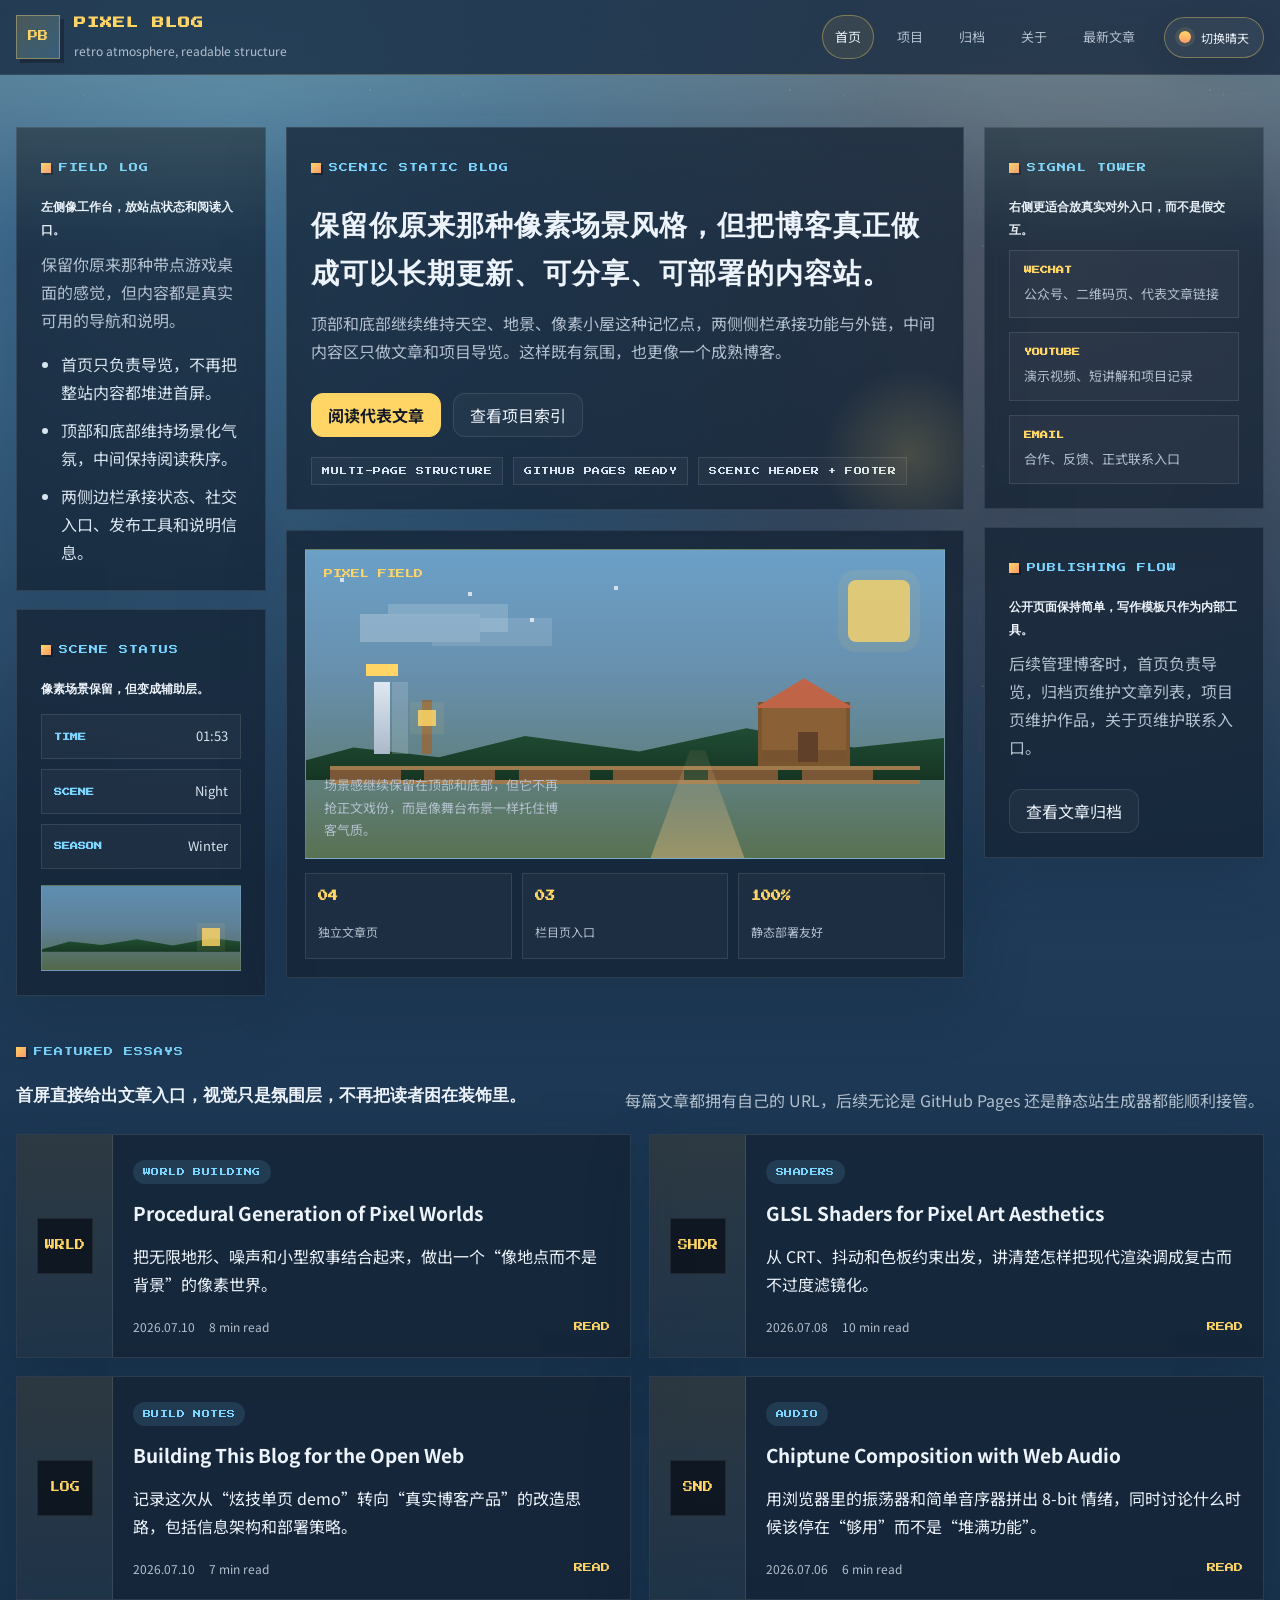
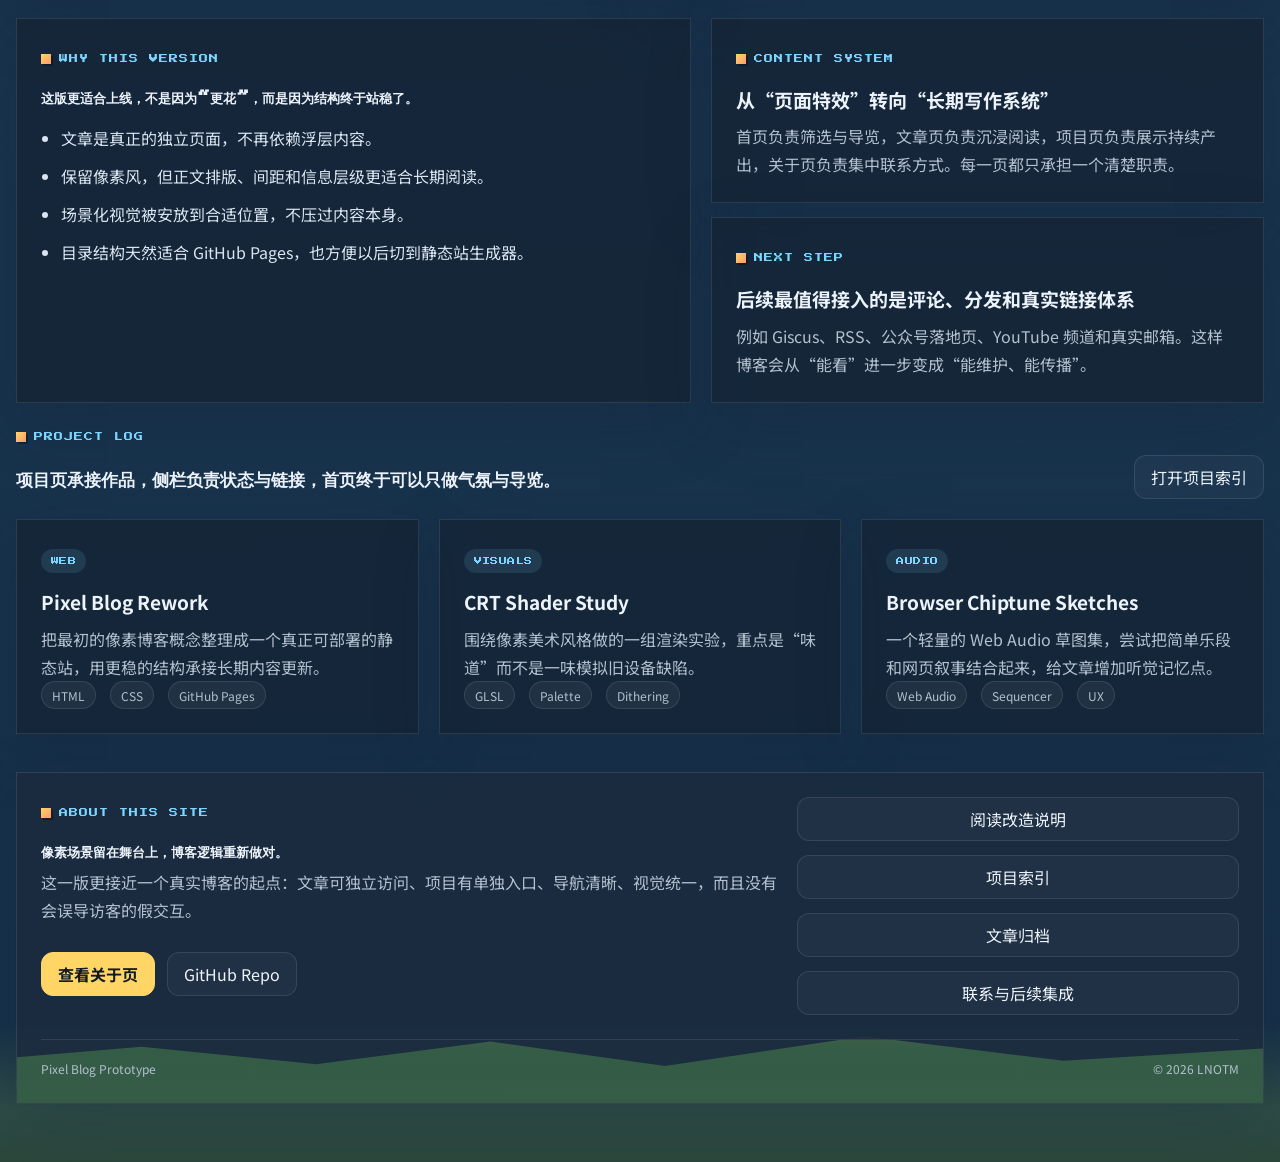
==== index.html @ 8a3af7fe "docs: simplify blog management workflow" ====
<!DOCTYPE html>
<html lang="zh-CN">
<head>
  <meta charset="UTF-8">
  <meta name="viewport" content="width=device-width, initial-scale=1.0">
  <title>Pixel Blog | A Tiny Corner of the Internet</title>
  <meta name="description" content="一个更适合 GitHub Pages 的像素风个人博客原型，保留场景气质，也强调长期写作与稳定部署。">
  <meta property="og:title" content="Pixel Blog">
  <meta property="og:description" content="Pixel worlds, field notes, shaders, and a calmer scenic blog interface.">
  <meta property="og:type" content="website">
  <meta property="og:locale" content="zh_CN">
  <link rel="preconnect" href="https://fonts.googleapis.com">
  <link rel="preconnect" href="https://fonts.gstatic.com" crossorigin>
  <link href="https://fonts.googleapis.com/css2?family=Press+Start+2P&family=Noto+Sans+SC:wght@400;500;700&display=swap" rel="stylesheet">
  <link rel="stylesheet" href="assets/styles.css">
  <link rel="icon" href="assets/icon.svg" type="image/svg+xml">
  <link rel="manifest" href="site.webmanifest">
</head>
<body>
  <a class="skip-link" href="#main">跳到正文</a>

  <header class="site-header">
    <div class="site-header-inner">
      <a class="brand" href="index.html" aria-label="Pixel Blog 首页">
        <span class="brand-mark">PB</span>
        <span class="brand-copy">
          <strong>PIXEL BLOG</strong>
          <span>retro atmosphere, readable structure</span>
        </span>
      </a>
      <nav class="site-nav" aria-label="主导航">
        <a href="index.html" aria-current="page">首页</a>
        <a href="projects.html">项目</a>
        <a href="archive.html">归档</a>
        <a href="about.html">关于</a>
        <a href="posts/building-this-blog.html">最新文章</a>

        <button class="theme-toggle" type="button" data-theme-toggle aria-pressed="false">
          <span class="theme-toggle-dot" aria-hidden="true"></span>
          <span data-theme-toggle-label>切换晴天</span>
        </button>
      </nav>
    </div>
  </header>

  <main id="main">
    <section class="hero">
      <div class="site-shell desk-grid">
        <aside class="side-rail side-rail-left" aria-label="左侧信息栏">
          <article class="rail-card">
            <span class="section-kicker">FIELD LOG</span>
            <h3>左侧像工作台，放站点状态和阅读入口。</h3>
            <p>保留你原来那种带点游戏桌面的感觉，但内容都是真实可用的导航和说明。</p>
            <ul class="info-list">
              <li>首页只负责导览，不再把整站内容都堆进首屏。</li>
              <li>顶部和底部维持场景化气氛，中间保持阅读秩序。</li>
              <li>两侧边栏承接状态、社交入口、发布工具和说明信息。</li>
            </ul>
          </article>

          <article class="rail-card">
            <span class="section-kicker">SCENE STATUS</span>
            <h3>像素场景保留，但变成辅助层。</h3>
            <div class="status-stack">
              <div class="status-line"><strong>TIME</strong><span data-now-time>--:--</span></div>
              <div class="status-line"><strong>SCENE</strong><span data-scene-name>Night</span></div>
              <div class="status-line"><strong>SEASON</strong><span data-season-name>Summer</span></div>
            </div>
            <div class="mini-scene" aria-hidden="true"></div>
          </article>
        </aside>

        <div class="center-column">
          <article class="hero-copy">
            <span class="eyebrow">SCENIC STATIC BLOG</span>
            <h1>保留你原来那种像素场景风格，但把博客真正做成可以长期更新、可分享、可部署的内容站。</h1>
            <p>顶部和底部继续维持天空、地景、像素小屋这种记忆点，两侧侧栏承接功能与外链，中间内容区只做文章和项目导览。这样既有氛围，也更像一个成熟博客。</p>
            <div class="hero-actions">
              <a class="button" href="posts/procedural-generation.html">阅读代表文章</a>
              <a class="button-secondary" href="projects.html">查看项目索引</a>
            </div>
            <div class="utility-strip" aria-label="站点亮点">
              <span class="utility-pill">MULTI-PAGE STRUCTURE</span>
              <span class="utility-pill">GITHUB PAGES READY</span>
              <span class="utility-pill">SCENIC HEADER + FOOTER</span>
            </div>
          </article>

          <aside class="hero-panel" aria-label="首页场景预览">
            <div class="hero-scene">
              <span class="scene-label">PIXEL FIELD</span>
              <div class="scene-stars" aria-hidden="true">
                <span></span>
                <span></span>
                <span></span>
                <span></span>
              </div>
              <div class="scene-sun" aria-hidden="true"></div>
              <div class="scene-cloud" aria-hidden="true"></div>
              <div class="scene-hill" aria-hidden="true"></div>
              <div class="scene-tower" aria-hidden="true"></div>
              <div class="scene-lantern" aria-hidden="true"></div>
              <div class="scene-house" aria-hidden="true"></div>
              <div class="scene-fence" aria-hidden="true"></div>
              <div class="scene-path" aria-hidden="true"></div>
              <p class="scene-caption">场景感继续保留在顶部和底部，但它不再抢正文戏份，而是像舞台布景一样托住博客气质。</p>
            </div>
            <div class="scene-toolbar">
              <div class="stat-chip">
                <strong>04</strong>
                <span>独立文章页</span>
              </div>
              <div class="stat-chip">
                <strong>03</strong>
                <span>栏目页入口</span>
              </div>
              <div class="stat-chip">
                <strong>100%</strong>
                <span>静态部署友好</span>
              </div>
            </div>
          </aside>
        </div>

        <aside class="side-rail side-rail-right" aria-label="右侧功能栏">
          <article class="rail-card">
            <span class="section-kicker">SIGNAL TOWER</span>
            <h3>右侧更适合放真实对外入口，而不是假交互。</h3>
            <div class="signal-links">
              <a class="signal-link" href="about.html#contact">
                <strong>WECHAT</strong>
                <span>公众号、二维码页、代表文章链接</span>
              </a>
              <a class="signal-link" href="about.html#contact">
                <strong>YOUTUBE</strong>
                <span>演示视频、短讲解和项目记录</span>
              </a>
              <a class="signal-link" href="about.html#contact">
                <strong>EMAIL</strong>
                <span>合作、反馈、正式联系入口</span>
              </a>
            </div>
          </article>

          <article class="rail-card">
            <span class="section-kicker">PUBLISHING FLOW</span>
            <h3>公开页面保持简单，写作模板只作为内部工具。</h3>
            <p>后续管理博客时，首页负责导览，归档页维护文章列表，项目页维护作品，关于页维护联系入口。</p>
            <div class="hero-actions">
              <a class="button-secondary" href="archive.html">查看文章归档</a>
            </div>
          </article>
        </aside>
      </div>
    </section>

    <section class="section">
      <div class="site-shell">
        <div class="section-header">
          <div>
            <span class="section-kicker">FEATURED ESSAYS</span>
            <h2>首屏直接给出文章入口，视觉只是氛围层，不再把读者困在装饰里。</h2>
          </div>
          <p>每篇文章都拥有自己的 URL，后续无论是 GitHub Pages 还是静态站生成器都能顺利接管。</p>
        </div>

        <div class="post-grid">
          <article class="article-card">
            <div class="article-illustration"><div class="glyph">WRLD</div></div>
            <div class="article-card-body">
              <span class="post-tag">WORLD BUILDING</span>
              <h3><a href="posts/procedural-generation.html">Procedural Generation of Pixel Worlds</a></h3>
              <p>把无限地形、噪声和小型叙事结合起来，做出一个“像地点而不是背景”的像素世界。</p>
              <div class="card-footer">
                <div class="post-meta">
                  <span>2026.07.10</span>
                  <span>8 min read</span>
                </div>
                <a class="read-link" href="posts/procedural-generation.html">READ</a>
              </div>
            </div>
          </article>

          <article class="article-card">
            <div class="article-illustration"><div class="glyph">SHDR</div></div>
            <div class="article-card-body">
              <span class="post-tag">SHADERS</span>
              <h3><a href="posts/pixel-shaders.html">GLSL Shaders for Pixel Art Aesthetics</a></h3>
              <p>从 CRT、抖动和色板约束出发，讲清楚怎样把现代渲染调成复古而不过度滤镜化。</p>
              <div class="card-footer">
                <div class="post-meta">
                  <span>2026.07.08</span>
                  <span>10 min read</span>
                </div>
                <a class="read-link" href="posts/pixel-shaders.html">READ</a>
              </div>
            </div>
          </article>

          <article class="article-card">
            <div class="article-illustration"><div class="glyph">LOG</div></div>
            <div class="article-card-body">
              <span class="post-tag">BUILD NOTES</span>
              <h3><a href="posts/building-this-blog.html">Building This Blog for the Open Web</a></h3>
              <p>记录这次从“炫技单页 demo”转向“真实博客产品”的改造思路，包括信息架构和部署策略。</p>
              <div class="card-footer">
                <div class="post-meta">
                  <span>2026.07.10</span>
                  <span>7 min read</span>
                </div>
                <a class="read-link" href="posts/building-this-blog.html">READ</a>
              </div>
            </div>
          </article>

          <article class="article-card">
            <div class="article-illustration"><div class="glyph">SND</div></div>
            <div class="article-card-body">
              <span class="post-tag">AUDIO</span>
              <h3><a href="posts/chiptune-web-audio.html">Chiptune Composition with Web Audio</a></h3>
              <p>用浏览器里的振荡器和简单音序器拼出 8-bit 情绪，同时讨论什么时候该停在“够用”而不是“堆满功能”。</p>
              <div class="card-footer">
                <div class="post-meta">
                  <span>2026.07.06</span>
                  <span>6 min read</span>
                </div>
                <a class="read-link" href="posts/chiptune-web-audio.html">READ</a>
              </div>
            </div>
          </article>
        </div>
      </div>
    </section>

    <section class="section">
      <div class="site-shell surface-grid">
        <article class="surface-card">
          <span class="section-kicker">WHY THIS VERSION</span>
          <h2>这版更适合上线，不是因为“更花”，而是因为结构终于站稳了。</h2>
          <ul>
            <li>文章是真正的独立页面，不再依赖浮层内容。</li>
            <li>保留像素风，但正文排版、间距和信息层级更适合长期阅读。</li>
            <li>场景化视觉被安放到合适位置，不压过内容本身。</li>
            <li>目录结构天然适合 GitHub Pages，也方便以后切到静态站生成器。</li>
          </ul>
        </article>

        <div class="mini-grid">
          <article class="mini-card">
            <span class="section-kicker">CONTENT SYSTEM</span>
            <h3>从“页面特效”转向“长期写作系统”</h3>
            <p>首页负责筛选与导览，文章页负责沉浸阅读，项目页负责展示持续产出，关于页负责集中联系方式。每一页都只承担一个清楚职责。</p>
          </article>

          <article class="mini-card">
            <span class="section-kicker">NEXT STEP</span>
            <h3>后续最值得接入的是评论、分发和真实链接体系</h3>
            <p>例如 Giscus、RSS、公众号落地页、YouTube 频道和真实邮箱。这样博客会从“能看”进一步变成“能维护、能传播”。</p>
          </article>
        </div>
      </div>
    </section>

    <section class="section">
      <div class="site-shell">
        <div class="section-header">
          <div>
            <span class="section-kicker">PROJECT LOG</span>
            <h2>项目页承接作品，侧栏负责状态与链接，首页终于可以只做气氛与导览。</h2>
          </div>
          <a class="chip-link" href="projects.html">打开项目索引</a>
        </div>

        <div class="project-grid">
          <article class="project-card">
            <span class="post-tag">WEB</span>
            <h3>Pixel Blog Rework</h3>
            <p>把最初的像素博客概念整理成一个真正可部署的静态站，用更稳的结构承接长期内容更新。</p>
            <div class="project-stack">
              <span>HTML</span>
              <span>CSS</span>
              <span>GitHub Pages</span>
            </div>
          </article>

          <article class="project-card">
            <span class="post-tag">VISUALS</span>
            <h3>CRT Shader Study</h3>
            <p>围绕像素美术风格做的一组渲染实验，重点是“味道”而不是一味模拟旧设备缺陷。</p>
            <div class="project-stack">
              <span>GLSL</span>
              <span>Palette</span>
              <span>Dithering</span>
            </div>
          </article>

          <article class="project-card">
            <span class="post-tag">AUDIO</span>
            <h3>Browser Chiptune Sketches</h3>
            <p>一个轻量的 Web Audio 草图集，尝试把简单乐段和网页叙事结合起来，给文章增加听觉记忆点。</p>
            <div class="project-stack">
              <span>Web Audio</span>
              <span>Sequencer</span>
              <span>UX</span>
            </div>
          </article>
        </div>
      </div>
    </section>
  </main>

  <footer class="site-footer">
    <div class="footer-panel">
      <div class="footer-grid">
        <section>
          <span class="section-kicker">ABOUT THIS SITE</span>
          <h2>像素场景留在舞台上，博客逻辑重新做对。</h2>
          <p>这一版更接近一个真实博客的起点：文章可独立访问、项目有单独入口、导航清晰、视觉统一，而且没有会误导访客的假交互。</p>
          <div class="footer-actions">
            <a class="button" href="about.html">查看关于页</a>
            <a class="button-secondary" href="https://github.com/LNOTM/my-blog" target="_blank" rel="noopener noreferrer">GitHub Repo</a>
          </div>
        </section>

        <section class="footer-list">
          <a class="chip-link" href="posts/building-this-blog.html">阅读改造说明</a>
          <a class="chip-link" href="projects.html">项目索引</a>
          <a class="chip-link" href="archive.html">文章归档</a>
          <a class="chip-link" href="about.html#contact">联系与后续集成</a>
        </section>
      </div>

      <div class="footer-meta">
        <span>Pixel Blog Prototype</span>
        <span>&copy; <span data-current-year></span> LNOTM</span>
      </div>
    </div>
  </footer>

  <script src="assets/app.js"></script>
</body>
</html>
---- assets/styles.css ----
:root {
  --bg: #17304a;
  --bg-deep: #102235;
  --panel: rgba(20, 35, 52, 0.76);
  --panel-strong: rgba(28, 45, 64, 0.9);
  --surface-soft: rgba(255, 255, 255, 0.03);
  --surface-soft-strong: rgba(255, 255, 255, 0.05);
  --line: rgba(255, 255, 255, 0.1);
  --line-strong: rgba(255, 214, 102, 0.38);
  --text: #edf3fb;
  --muted: #b3c0cf;
  --soft: #d9e5f0;
  --article-text: #ced8e3;
  --quote-bg: rgba(255, 214, 102, 0.08);
  --quote-text: #d8dee7;
  --aside-bg: rgba(28, 44, 62, 0.92);
  --code-bg: rgba(0, 0, 0, 0.28);
  --code-text: #d8e8ff;
  --glyph-bg: rgba(11, 18, 28, 0.86);
  --glyph-border: rgba(255, 255, 255, 0.08);
  --scene-caption: rgba(237, 243, 251, 0.84);
  --accent: #ffd666;
  --accent-2: #7cd6ff;
  --accent-3: #ff9a6a;
  --accent-4: #98f0b1;
  --shadow: 0 22px 60px rgba(18, 34, 52, 0.22);
  --shadow-soft: 0 10px 28px rgba(18, 34, 52, 0.16);
  --pixel-font: "Press Start 2P", monospace;
  --body-font: "Noto Sans SC", "Microsoft YaHei UI", sans-serif;
  --content-width: min(1320px, calc(100vw - 32px));
  --reading-width: min(1180px, calc(100vw - 32px));
}

*,
*::before,
*::after {
  box-sizing: border-box;
}

html {
  scroll-behavior: smooth;
}

body {
  margin: 0;
  min-height: 100vh;
  font-family: var(--body-font);
  color: var(--text);
  line-height: 1.75;
  background:
    radial-gradient(circle at 18% 8%, rgba(124, 214, 255, 0.34), transparent 24%),
    radial-gradient(circle at 84% 10%, rgba(255, 179, 122, 0.24), transparent 22%),
    linear-gradient(180deg, #33537a 0%, #254261 18%, #1a3550 46%, #163049 100%);
  overflow-x: hidden;
}

body::before,
body::after {
  content: "";
  position: fixed;
  inset: 0;
  pointer-events: none;
}

body::before {
  background:
    radial-gradient(circle at 10% 18%, rgba(255, 255, 255, 0.24) 0 1px, transparent 1px),
    radial-gradient(circle at 78% 12%, rgba(255, 255, 255, 0.18) 0 1px, transparent 1px),
    radial-gradient(circle at 62% 24%, rgba(255, 255, 255, 0.12) 0 1px, transparent 1px),
    radial-gradient(circle at 88% 28%, rgba(255, 255, 255, 0.18) 0 1px, transparent 1px),
    radial-gradient(circle at 22% 34%, rgba(255, 255, 255, 0.1) 0 1px, transparent 1px);
  background-size: 220px 180px, 260px 220px, 340px 260px, 420px 320px, 380px 280px;
  opacity: 0.7;
}

body::after {
  background:
    linear-gradient(rgba(255, 255, 255, 0.03) 1px, transparent 1px),
    linear-gradient(90deg, rgba(255, 255, 255, 0.025) 1px, transparent 1px);
  background-size: 24px 24px;
  mask-image: linear-gradient(180deg, rgba(0, 0, 0, 0.45), transparent 86%);
  opacity: 0.5;
}

a {
  color: inherit;
  text-decoration: none;
}

button,
input,
textarea {
  font: inherit;
}

img,
svg {
  display: block;
  max-width: 100%;
}

:focus-visible {
  outline: 2px solid var(--accent);
  outline-offset: 3px;
}

.skip-link {
  position: absolute;
  left: 16px;
  top: -48px;
  z-index: 999;
  padding: 10px 14px;
  color: #122032;
  background: var(--accent);
  border-radius: 10px;
  font-weight: 700;
}

.skip-link:focus {
  top: 16px;
}

.site-shell {
  width: var(--content-width);
  margin: 0 auto;
}

.site-header {
  position: sticky;
  top: 0;
  z-index: 100;
  backdrop-filter: blur(18px);
  background: rgba(26, 43, 62, 0.72);
  border-bottom: 1px solid rgba(255, 255, 255, 0.06);
}

.site-header::after {
  content: "";
  position: absolute;
  left: 0;
  right: 0;
  bottom: -1px;
  height: 1px;
  background: linear-gradient(90deg, transparent, rgba(255, 214, 102, 0.32), transparent);
}

.site-header-inner {
  width: var(--content-width);
  min-height: 74px;
  margin: 0 auto;
  display: flex;
  align-items: center;
  justify-content: space-between;
  gap: 20px;
}

.brand {
  display: inline-flex;
  align-items: center;
  gap: 14px;
}

.brand-mark {
  width: 44px;
  height: 44px;
  display: grid;
  place-items: center;
  font-family: var(--pixel-font);
  font-size: 10px;
  color: var(--accent);
  background: linear-gradient(135deg, rgba(255, 214, 102, 0.18), rgba(124, 214, 255, 0.22));
  border: 1px solid var(--line-strong);
  box-shadow: 4px 4px 0 rgba(0, 0, 0, 0.28);
}

.brand-copy strong,
.eyebrow,
.section-kicker,
.article-kicker,
.read-link,
.scene-label,
.utility-pill,
.footer-panel h2,
.rail-card h3,
.page-band-panel h3 {
  font-family: var(--pixel-font);
}

.brand-copy strong {
  display: block;
  font-size: clamp(10px, 1vw, 12px);
  letter-spacing: 1px;
  color: var(--accent);
}

.brand-copy span {
  display: block;
  margin-top: 6px;
  font-size: 12px;
  color: var(--muted);
}

.site-nav {
  display: flex;
  align-items: center;
  gap: 10px;
  flex-wrap: wrap;
}

.site-nav a {
  padding: 10px 12px;
  border: 1px solid transparent;
  border-radius: 999px;
  color: var(--muted);
  font-size: 13px;
  transition: 0.2s ease;
}

.site-nav a:hover,
.site-nav a[aria-current="page"] {
  color: var(--text);
  border-color: var(--line-strong);
  background: var(--quote-bg);
}
.theme-toggle {
  display: inline-flex;
  align-items: center;
  justify-content: center;
  gap: 10px;
  margin-left: 6px;
  padding: 9px 14px;
  border: 1px solid var(--line-strong);
  border-radius: 999px;
  color: var(--text);
  background: var(--surface-soft-strong);
  box-shadow: var(--shadow-soft);
  cursor: pointer;
  transition: transform 0.2s ease, background 0.2s ease, border-color 0.2s ease;
}

.theme-toggle:hover {
  transform: translateY(-1px);
  background: rgba(255, 214, 102, 0.12);
}

.theme-toggle-dot {
  width: 12px;
  height: 12px;
  border-radius: 999px;
  background: linear-gradient(180deg, var(--accent), var(--accent-3));
  box-shadow: 0 0 0 4px rgba(255, 214, 102, 0.1);
  flex: 0 0 auto;
}

.theme-toggle [data-theme-toggle-label] {
  font-size: 12px;
  white-space: nowrap;
}


.hero,
.page-hero {
  position: relative;
  padding: 52px 0 22px;
}

.hero::before,
.page-hero::before {
  content: "";
  position: absolute;
  left: 0;
  right: 0;
  top: 0;
  height: 220px;
  pointer-events: none;
  background:
    linear-gradient(180deg, rgba(124, 214, 255, 0.12), transparent 86%),
    linear-gradient(180deg, rgba(255, 214, 102, 0.1), transparent 72%);
}

.desk-grid {
  display: grid;
  grid-template-columns: 250px minmax(0, 1fr) 280px;
  grid-template-areas: "left center right";
  gap: 20px;
  align-items: start;
}

.side-rail-left {
  grid-area: left;
}

.center-column {
  grid-area: center;
  display: grid;
  gap: 20px;
}

.side-rail-right {
  grid-area: right;
}

.side-rail {
  display: grid;
  gap: 18px;
}

.window-panel,
.hero-copy,
.hero-panel,
.surface-card,
.article-card,
.project-card,
.mini-card,
.article-shell,
.article-aside,
.footer-panel,
.rail-card,
.template-card,
.contact-card,
.callout-note,
.page-band-copy,
.page-band-panel {
  background: var(--panel);
  border: 1px solid var(--line);
  box-shadow: var(--shadow);
}

.window-panel,
.hero-copy,
.surface-card,
.project-card,
.mini-card,
.article-shell,
.article-aside,
.footer-panel,
.rail-card,
.template-card,
.contact-card,
.callout-note,
.page-band-copy,
.page-band-panel {
  padding: 24px;
}

.hero-copy,
.page-band-copy {
  position: relative;
  overflow: hidden;
}

.hero-copy::after,
.page-band-copy::after {
  content: "";
  position: absolute;
  right: -36px;
  bottom: -36px;
  width: 180px;
  height: 180px;
  background: radial-gradient(circle, rgba(255, 214, 102, 0.18), transparent 68%);
}

.eyebrow,
.section-kicker,
.article-kicker {
  display: inline-flex;
  align-items: center;
  gap: 8px;
  font-size: 9px;
  color: var(--accent-2);
  letter-spacing: 1px;
}

.eyebrow::before,
.section-kicker::before,
.article-kicker::before {
  content: "";
  width: 10px;
  height: 10px;
  background: linear-gradient(135deg, var(--accent), var(--accent-3));
  box-shadow: 2px 2px 0 rgba(0, 0, 0, 0.3);
}

.hero h1,
.page-hero h1,
.article-shell h1 {
  margin: 18px 0 16px;
  font-family: var(--pixel-font);
  letter-spacing: 1px;
  line-height: 1.7;
}

.hero h1,
.page-hero h1 {
  font-size: clamp(18px, 2.7vw, 28px);
}

.article-shell h1 {
  font-size: clamp(17px, 2.5vw, 25px);
}

.hero p,
.page-hero p,
.page-band-copy p,
.rail-card p,
.surface-card p,
.mini-card p,
.project-card p,
.contact-card p,
.template-card p,
.footer-panel p {
  margin: 0;
  color: var(--muted);
}

.hero-actions,
.footer-actions,
.back-row {
  display: flex;
  flex-wrap: wrap;
  gap: 12px;
}

.hero-actions,
.footer-actions {
  margin-top: 28px;
}

.button,
.button-secondary,
.chip-link {
  display: inline-flex;
  align-items: center;
  justify-content: center;
  min-height: 44px;
  padding: 0 16px;
  border-radius: 12px;
  border: 1px solid var(--line);
  transition: 0.2s ease;
}

.button {
  color: #111925;
  font-weight: 700;
  background: var(--accent);
  border-color: var(--accent);
}

.button:hover {
  transform: translateY(-1px);
  box-shadow: 0 12px 24px rgba(255, 214, 102, 0.22);
}

.button-secondary,
.chip-link {
  color: var(--text);
  background: var(--surface-soft);
}

.button-secondary:hover,
.chip-link:hover {
  border-color: var(--line-strong);
  background: var(--quote-bg);
}

.utility-strip {
  display: flex;
  flex-wrap: wrap;
  gap: 10px;
  margin-top: 20px;
}

.utility-pill {
  display: inline-flex;
  align-items: center;
  min-height: 28px;
  padding: 0 10px;
  border: 1px solid var(--line);
  background: var(--surface-soft);
  color: var(--soft);
  font-size: 8px;
  letter-spacing: 0.5px;
}

.hero-panel {
  display: grid;
  gap: 14px;
  padding: 18px;
}

.hero-scene {
  position: relative;
  min-height: 310px;
  padding: 22px;
  overflow: hidden;
  border: 1px solid var(--line);
  background:
    linear-gradient(180deg, rgba(155, 225, 255, 0.42), rgba(255, 183, 126, 0.14)),
    linear-gradient(180deg, #4a719f 0%, #486f93 40%, #3d664b 100%);
}

.scene-label {
  position: absolute;
  left: 18px;
  top: 16px;
  font-size: 9px;
  color: var(--accent);
}

.scene-sun,
.scene-cloud,
.scene-hill,
.scene-house,
.scene-path,
.scene-stars span,
.scene-fence,
.scene-tower,
.scene-lantern {
  position: absolute;
}

.scene-stars span {
  width: 4px;
  height: 4px;
  background: rgba(255, 255, 255, 0.7);
}

.scene-stars span:nth-child(1) {
  left: 34px;
  top: 28px;
}

.scene-stars span:nth-child(2) {
  left: 162px;
  top: 42px;
}

.scene-stars span:nth-child(3) {
  left: 224px;
  top: 68px;
}

.scene-stars span:nth-child(4) {
  left: 308px;
  top: 36px;
}

.scene-sun {
  right: 34px;
  top: 30px;
  width: 62px;
  height: 62px;
  border-radius: 8px;
  background: rgba(255, 214, 102, 0.78);
  box-shadow: 0 0 0 10px rgba(255, 214, 102, 0.08);
}

.scene-cloud {
  left: 54px;
  top: 64px;
  width: 120px;
  height: 28px;
  background: rgba(255, 255, 255, 0.24);
  box-shadow: 28px -10px 0 rgba(255, 255, 255, 0.16), 72px 4px 0 rgba(255, 255, 255, 0.12);
}

.scene-hill {
  left: -6%;
  bottom: 78px;
  width: 112%;
  height: 96px;
  background: linear-gradient(180deg, rgba(35, 90, 58, 0.9), rgba(20, 52, 33, 0.98));
  clip-path: polygon(0 90%, 12% 66%, 24% 76%, 36% 54%, 52% 70%, 67% 46%, 82% 66%, 100% 52%, 100% 100%, 0 100%);
}

.scene-house {
  right: 94px;
  bottom: 92px;
  width: 92px;
  height: 64px;
  background: #8a6137;
  border: 4px solid rgba(0, 0, 0, 0.12);
  box-shadow: inset 0 -12px 0 rgba(0, 0, 0, 0.14);
}

.scene-house::before {
  content: "";
  position: absolute;
  left: -8px;
  right: -8px;
  top: -28px;
  height: 30px;
  background: #bf6447;
  clip-path: polygon(50% 0, 100% 100%, 0 100%);
}

.scene-house::after {
  content: "";
  position: absolute;
  left: 36px;
  bottom: 0;
  width: 20px;
  height: 30px;
  background: #604028;
}

.scene-tower {
  left: 68px;
  bottom: 104px;
  width: 16px;
  height: 72px;
  background: linear-gradient(180deg, #dfe8f1, #aab9c9);
  box-shadow: 18px 0 0 rgba(223, 232, 241, 0.18);
}

.scene-tower::before {
  content: "";
  position: absolute;
  left: -8px;
  top: -18px;
  width: 32px;
  height: 12px;
  background: #ffd666;
}

.scene-lantern {
  left: 116px;
  bottom: 104px;
  width: 10px;
  height: 54px;
  background: #8c6d48;
}

.scene-lantern::before {
  content: "";
  position: absolute;
  left: -4px;
  top: 10px;
  width: 18px;
  height: 16px;
  background: rgba(255, 214, 102, 0.85);
  box-shadow: 0 0 0 8px rgba(255, 214, 102, 0.08);
}

.scene-fence {
  left: 24px;
  right: 24px;
  bottom: 74px;
  height: 18px;
  background:
    linear-gradient(90deg, #7a5736 0 12%, transparent 12% 16%, #7a5736 16% 28%, transparent 28% 32%, #7a5736 32% 44%, transparent 44% 48%, #7a5736 48% 60%, transparent 60% 64%, #7a5736 64% 76%, transparent 76% 80%, #7a5736 80% 92%, transparent 92% 100%);
  border-top: 4px solid #9f7a4d;
  border-bottom: 4px solid #9f7a4d;
}

.scene-path {
  left: 54%;
  bottom: 0;
  width: 94px;
  height: 108px;
  background: linear-gradient(180deg, rgba(209, 179, 125, 0.08), rgba(209, 179, 125, 0.54));
  clip-path: polygon(42% 0, 58% 0, 100% 100%, 0 100%);
}

.scene-caption {
  position: absolute;
  left: 18px;
  bottom: 16px;
  max-width: 34ch;
  font-size: 13px;
  color: var(--scene-caption);
}

.scene-toolbar,
.stat-list {
  display: grid;
  grid-template-columns: repeat(3, minmax(0, 1fr));
  gap: 10px;
}

.stat-chip {
  padding: 14px 12px;
  border: 1px solid var(--line);
  background: var(--surface-soft);
}

.stat-chip strong {
  display: block;
  margin-bottom: 10px;
  font-family: var(--pixel-font);
  font-size: 10px;
  color: var(--accent);
}

.stat-chip span {
  color: var(--muted);
  font-size: 12px;
}

.rail-card h3,
.page-band-panel h3 {
  margin: 14px 0 10px;
  font-size: 12px;
  line-height: 1.9;
  color: var(--text);
}

.info-list,
.surface-card ul,
.surface-card ol {
  margin: 16px 0 0;
  padding-left: 20px;
  color: var(--soft);
}

.info-list li + li,
.surface-card li + li,
.article-shell li + li {
  margin-top: 10px;
}

.status-stack {
  display: grid;
  gap: 10px;
  margin-top: 16px;
}

.status-line {
  display: flex;
  align-items: center;
  justify-content: space-between;
  gap: 12px;
  padding: 10px 12px;
  border: 1px solid var(--line);
  background: var(--surface-soft);
}

.status-line strong {
  font-family: var(--pixel-font);
  font-size: 8px;
  color: var(--accent-2);
}

.status-line span {
  font-size: 13px;
  color: var(--soft);
}

.mini-scene {
  margin-top: 16px;
  height: 86px;
  border: 1px solid var(--line);
  background:
    linear-gradient(180deg, rgba(157, 228, 255, 0.3), rgba(255, 183, 126, 0.12)),
    linear-gradient(180deg, #42698f 0%, #466985 48%, #395d42 100%);
  position: relative;
  overflow: hidden;
}

.mini-scene::before {
  content: "";
  position: absolute;
  left: 0;
  right: 0;
  bottom: 18px;
  height: 24px;
  background: linear-gradient(180deg, rgba(39, 97, 61, 0.92), rgba(22, 56, 34, 1));
  clip-path: polygon(0 90%, 14% 58%, 30% 72%, 48% 48%, 66% 74%, 86% 44%, 100% 58%, 100% 100%, 0 100%);
}

.mini-scene::after {
  content: "";
  position: absolute;
  right: 20px;
  bottom: 24px;
  width: 18px;
  height: 18px;
  background: rgba(255, 214, 102, 0.82);
  box-shadow: 0 0 0 5px rgba(255, 214, 102, 0.08);
}

.signal-links,
.footer-list,
.template-list,
.mini-grid {
  display: grid;
  gap: 14px;
}

.signal-link {
  display: grid;
  gap: 6px;
  padding: 12px 14px;
  border: 1px solid var(--line);
  background: var(--surface-soft);
  transition: 0.2s ease;
}

.signal-link:hover {
  border-color: var(--line-strong);
  transform: translateY(-1px);
}

.signal-link strong {
  font-family: var(--pixel-font);
  font-size: 8px;
  color: var(--accent);
}

.signal-link span {
  font-size: 13px;
  color: var(--muted);
}

.section {
  padding: 18px 0 0;
}

.section-header {
  display: flex;
  align-items: flex-end;
  justify-content: space-between;
  gap: 16px;
  margin-bottom: 20px;
}

.section-header h2,
.footer-panel h2,
.article-aside h2,
.surface-card h2,
.page-band-copy h2 {
  margin: 14px 0 6px;
  font-family: var(--pixel-font);
  line-height: 1.8;
}

.section-header h2 {
  font-size: clamp(12px, 1.8vw, 17px);
}

.footer-panel h2,
.article-aside h2,
.surface-card h2 {
  font-size: 13px;
}

.section-header p {
  margin: 0;
  color: var(--muted);
}

.post-grid {
  display: grid;
  grid-template-columns: repeat(2, minmax(0, 1fr));
  gap: 18px;
}

.article-card {
  display: grid;
  grid-template-columns: 96px minmax(0, 1fr);
  transition: 0.22s ease;
}

.article-card:hover,
.surface-card:hover,
.project-card:hover,
.template-card:hover,
.contact-card:hover,
.mini-card:hover {
  transform: translateY(-2px);
  border-color: var(--line-strong);
}

.article-illustration {
  display: grid;
  place-items: center;
  padding: 18px 12px;
  border-right: 1px solid var(--line);
  background: linear-gradient(180deg, rgba(255, 214, 102, 0.08), rgba(124, 214, 255, 0.06)), rgba(255, 255, 255, 0.02);
}

.glyph {
  width: 56px;
  height: 56px;
  display: grid;
  place-items: center;
  font-family: var(--pixel-font);
  font-size: 10px;
  color: var(--accent);
  border: 1px solid var(--glyph-border);
  background: var(--glyph-bg);
}

.article-card-body {
  padding: 20px;
}

.post-tag {
  display: inline-flex;
  align-items: center;
  min-height: 24px;
  padding: 0 10px;
  border-radius: 999px;
  font-family: var(--pixel-font);
  font-size: 8px;
  letter-spacing: 0.4px;
  color: var(--accent-2);
  background: rgba(124, 214, 255, 0.12);
}

.post-meta,
.article-meta,
.template-meta,
.project-stack {
  display: flex;
  flex-wrap: wrap;
  gap: 10px 14px;
}

.post-meta,
.article-meta {
  font-size: 12px;
  color: var(--muted);
}

.article-card h3,
.mini-card h3,
.project-card h3,
.contact-card h3,
.template-card h3 {
  margin: 16px 0 10px;
  font-size: 19px;
  line-height: 1.35;
}

.card-footer {
  display: flex;
  align-items: center;
  justify-content: space-between;
  gap: 12px;
  margin-top: 18px;
}

.read-link {
  font-size: 9px;
  color: var(--accent);
}

.surface-grid {
  display: grid;
  grid-template-columns: 1.1fr 0.9fr;
  gap: 20px;
}

.project-grid {
  display: grid;
  grid-template-columns: repeat(3, minmax(0, 1fr));
  gap: 20px;
}

.project-stack span,
.template-meta span {
  display: inline-flex;
  align-items: center;
  min-height: 28px;
  padding: 0 10px;
  border: 1px solid var(--line);
  border-radius: 999px;
  background: var(--surface-soft-strong);
  font-size: 12px;
  color: var(--muted);
}

.page-band {
  display: grid;
  grid-template-columns: minmax(0, 1.2fr) 310px;
  gap: 20px;
}

.page-band-panel {
  display: grid;
  gap: 14px;
}

.page-band-panel .status-line strong {
  color: var(--accent);
}

.contact-grid {
  display: grid;
  grid-template-columns: repeat(2, minmax(0, 1fr));
  gap: 18px;
}

.contact-meta,
.callout-note p,
.template-card p,
.contact-card p {
  color: var(--muted);
}

.contact-meta {
  margin-top: 14px;
  font-size: 13px;
  word-break: break-word;
}

.callout-note {
  margin-top: 18px;
}

.callout-note strong {
  display: block;
  margin-bottom: 8px;
  font-family: var(--pixel-font);
  font-size: 10px;
  line-height: 1.8;
  color: var(--accent);
}

.code-block {
  margin-top: 18px;
  padding: 16px;
  overflow-x: auto;
  border-radius: 14px;
  border: 1px solid var(--line);
  background: var(--code-bg);
}

.code-block pre,
.article-shell pre {
  margin: 0;
  white-space: pre-wrap;
  word-break: break-word;
  font-family: Consolas, "Cascadia Mono", "Courier New", monospace;
  color: var(--code-text);
}

.article-layout {
  width: var(--reading-width);
  margin: 0 auto;
  display: grid;
  grid-template-columns: minmax(0, 1fr) 280px;
  gap: 20px;
  align-items: start;
}

.article-shell header {
  padding-bottom: 24px;
  margin-bottom: 24px;
  border-bottom: 1px solid var(--line);
}

.lede {
  font-size: 17px;
  color: var(--soft);
}

.article-shell h2 {
  margin: 34px 0 14px;
  font-family: var(--pixel-font);
  font-size: 13px;
  line-height: 1.9;
  color: var(--accent);
}

.article-shell p,
.article-shell li {
  color: var(--article-text);
}

.article-shell ul,
.article-shell ol {
  padding-left: 22px;
}

.note-box,
.quote-box {
  margin: 22px 0;
  padding: 16px 18px;
  border-left: 3px solid var(--accent);
  background: var(--quote-bg);
  color: var(--quote-text);
}

.article-aside {
  position: sticky;
  top: 94px;
  background: var(--aside-bg);
}

.toc {
  display: grid;
  gap: 8px;
}

.toc a {
  color: var(--muted);
  font-size: 13px;
}

.toc a:hover,
.toc a.active {
  color: var(--accent);
}

.progress-rail {
  width: 100%;
  height: 4px;
  margin-top: 18px;
  overflow: hidden;
  border-radius: 999px;
  background: rgba(255, 255, 255, 0.08);
}

.progress-bar {
  width: 0;
  height: 100%;
  background: linear-gradient(90deg, var(--accent), var(--accent-3));
}

.back-row {
  margin-top: 32px;
}

.site-footer {
  position: relative;
  padding: 38px 0 58px;
}

.site-footer::before {
  content: "";
  position: absolute;
  left: 0;
  right: 0;
  bottom: 0;
  height: 140px;
  pointer-events: none;
  background:
    linear-gradient(180deg, transparent 0%, rgba(56, 88, 70, 0.72) 62%, rgba(45, 74, 59, 0.92) 100%);
}

.footer-panel {
  position: relative;
  overflow: hidden;
  width: var(--content-width);
  margin: 0 auto;
  background: rgba(27, 43, 61, 0.82);
}

.footer-panel::before {
  content: "";
  position: absolute;
  left: 0;
  right: 0;
  bottom: 0;
  height: 88px;
  background:
    linear-gradient(180deg, rgba(190, 156, 104, 0.18), rgba(190, 156, 104, 0) 40%),
    linear-gradient(180deg, transparent 0 28%, rgba(65, 112, 75, 0.88) 28% 100%);
  clip-path: polygon(0 48%, 10% 36%, 24% 56%, 38% 30%, 52% 58%, 68% 24%, 84% 52%, 100% 38%, 100% 100%, 0 100%);
  opacity: 0.8;
}

.footer-grid {
  display: grid;
  grid-template-columns: 1.25fr 0.75fr;
  gap: 20px;
  position: relative;
  z-index: 1;
}

.footer-list a {
  display: inline-flex;
}

.footer-meta {
  position: relative;
  z-index: 1;
  display: flex;
  flex-wrap: wrap;
  justify-content: space-between;
  gap: 10px;
  margin-top: 24px;
  padding-top: 18px;
  border-top: 1px solid var(--line);
  color: var(--muted);
  font-size: 12px;
}

body[data-theme="sunny"] {
  --bg: #e9f4ff;
  --bg-deep: #d4e6f7;
  --panel: rgba(255, 251, 245, 0.9);
  --panel-strong: rgba(255, 250, 244, 0.98);
  --surface-soft: rgba(255, 255, 255, 0.5);
  --surface-soft-strong: rgba(255, 248, 238, 0.72);
  --line: rgba(85, 123, 160, 0.16);
  --line-strong: rgba(224, 152, 64, 0.42);
  --text: #20384d;
  --muted: #4f6b84;
  --soft: #365570;
  --article-text: #3a5870;
  --quote-bg: rgba(255, 196, 116, 0.24);
  --quote-text: #30506a;
  --aside-bg: rgba(245, 250, 255, 0.94);
  --code-bg: rgba(224, 239, 250, 0.9);
  --code-text: #27435c;
  --glyph-bg: rgba(242, 248, 255, 0.96);
  --glyph-border: rgba(85, 123, 160, 0.16);
  --scene-caption: rgba(32, 56, 77, 0.82);
  --accent: #de8a37;
  --accent-2: #2a84bb;
  --accent-3: #ea835d;
  --accent-4: #79c78f;
  --shadow: 0 22px 60px rgba(65, 96, 130, 0.16);
  --shadow-soft: 0 10px 28px rgba(65, 96, 130, 0.12);
  background:
    radial-gradient(circle at 16% 10%, rgba(125, 205, 244, 0.34), transparent 24%),
    radial-gradient(circle at 84% 9%, rgba(255, 205, 130, 0.3), transparent 22%),
    linear-gradient(180deg, #8ecaf4 0%, #9fd7fb 20%, #d4ecff 58%, #edf6ff 100%);
}

body[data-theme="sunny"]::before {
  background:
    radial-gradient(circle at 12% 18%, rgba(255, 255, 255, 0.72) 0 2px, transparent 2px),
    radial-gradient(circle at 78% 12%, rgba(255, 255, 255, 0.56) 0 2px, transparent 2px),
    radial-gradient(circle at 62% 24%, rgba(255, 255, 255, 0.44) 0 2px, transparent 2px),
    radial-gradient(circle at 88% 28%, rgba(255, 255, 255, 0.4) 0 2px, transparent 2px),
    radial-gradient(circle at 22% 34%, rgba(255, 255, 255, 0.28) 0 2px, transparent 2px);
  opacity: 0.78;
}

body[data-theme="sunny"]::after {
  background:
    linear-gradient(rgba(76, 132, 181, 0.045) 1px, transparent 1px),
    linear-gradient(90deg, rgba(76, 132, 181, 0.04) 1px, transparent 1px);
  opacity: 0.34;
}

body[data-theme="sunny"] .site-header {
  background: rgba(238, 246, 255, 0.76);
  border-bottom-color: rgba(90, 138, 182, 0.12);
}

body[data-theme="sunny"] .site-header::after {
  background: linear-gradient(90deg, transparent, rgba(255, 181, 92, 0.45), transparent);
}

body[data-theme="sunny"] .brand-mark {
  color: #fff9ef;
  background: linear-gradient(135deg, rgba(255, 181, 92, 0.9), rgba(92, 188, 230, 0.76));
  box-shadow: 4px 4px 0 rgba(68, 110, 149, 0.14);
}

body[data-theme="sunny"] .theme-toggle {
  background: rgba(255, 247, 234, 0.82);
}

body[data-theme="sunny"] .site-nav a:hover,
body[data-theme="sunny"] .site-nav a[aria-current="page"],
body[data-theme="sunny"] .theme-toggle:hover {
  background: rgba(255, 181, 92, 0.14);
}

body[data-theme="sunny"] .hero::before,
body[data-theme="sunny"] .page-hero::before {
  background:
    linear-gradient(180deg, rgba(126, 208, 244, 0.2), transparent 86%),
    linear-gradient(180deg, rgba(255, 211, 140, 0.22), transparent 72%);
}

body[data-theme="sunny"] .hero-scene {
  background:
    linear-gradient(180deg, rgba(201, 238, 255, 0.82), rgba(255, 219, 160, 0.36)),
    linear-gradient(180deg, #a3d8ff 0%, #8cc8ee 42%, #6db089 100%);
}

body[data-theme="sunny"] .mini-scene {
  background:
    linear-gradient(180deg, rgba(201, 238, 255, 0.74), rgba(255, 218, 160, 0.24)),
    linear-gradient(180deg, #9dd3fb 0%, #8ec3e5 48%, #71af84 100%);
}

body[data-theme="sunny"] .scene-stars {
  opacity: 0.16;
}

body[data-theme="sunny"] .scene-stars span {
  background: rgba(255, 255, 255, 0.56);
}

body[data-theme="sunny"] .scene-sun {
  background: rgba(255, 191, 94, 0.98);
  box-shadow: 0 0 0 12px rgba(255, 191, 94, 0.18);
}

body[data-theme="sunny"] .scene-cloud {
  background: rgba(255, 255, 255, 0.52);
  box-shadow: 28px -10px 0 rgba(255, 255, 255, 0.38), 72px 4px 0 rgba(255, 255, 255, 0.26);
}

body[data-theme="sunny"] .scene-hill {
  background: linear-gradient(180deg, rgba(79, 151, 92, 0.92), rgba(44, 100, 60, 0.98));
}

body[data-theme="sunny"] .scene-house {
  background: #b67c48;
}

body[data-theme="sunny"] .scene-house::before {
  background: #da7d5e;
}

body[data-theme="sunny"] .scene-house::after {
  background: #825535;
}

body[data-theme="sunny"] .scene-tower {
  background: linear-gradient(180deg, #f6fbff, #c3d7e9);
  box-shadow: 18px 0 0 rgba(246, 251, 255, 0.3);
}

body[data-theme="sunny"] .scene-lantern {
  background: #a07a50;
}

body[data-theme="sunny"] .scene-lantern::before {
  background: rgba(255, 203, 122, 0.95);
  box-shadow: 0 0 0 8px rgba(255, 203, 122, 0.18);
}

body[data-theme="sunny"] .scene-fence {
  background:
    linear-gradient(90deg, #8c623a 0 12%, transparent 12% 16%, #8c623a 16% 28%, transparent 28% 32%, #8c623a 32% 44%, transparent 44% 48%, #8c623a 48% 60%, transparent 60% 64%, #8c623a 64% 76%, transparent 76% 80%, #8c623a 80% 92%, transparent 92% 100%);
  border-top-color: #b48452;
  border-bottom-color: #b48452;
}

body[data-theme="sunny"] .scene-path {
  background: linear-gradient(180deg, rgba(220, 190, 138, 0.16), rgba(220, 190, 138, 0.64));
}

body[data-theme="sunny"] .mini-scene::before {
  background: linear-gradient(180deg, rgba(86, 160, 99, 0.9), rgba(49, 111, 66, 1));
}

body[data-theme="sunny"] .mini-scene::after {
  background: rgba(255, 193, 108, 0.96);
  box-shadow: 0 0 0 5px rgba(255, 193, 108, 0.16);
}

body[data-theme="sunny"] .site-footer::before {
  background:
    linear-gradient(180deg, transparent 0%, rgba(111, 175, 129, 0.42) 62%, rgba(84, 145, 103, 0.72) 100%);
}

body[data-theme="sunny"] .footer-panel {
  background: rgba(242, 248, 255, 0.9);
}

body[data-theme="sunny"] .footer-panel::before {
  background:
    linear-gradient(180deg, rgba(255, 190, 116, 0.22), rgba(255, 190, 116, 0) 40%),
    linear-gradient(180deg, transparent 0 28%, rgba(108, 171, 122, 0.84) 28% 100%);
}

body[data-theme="sunny"] .theme-toggle-dot {
  background: linear-gradient(180deg, #ffd36b, #ff9861);
  box-shadow: 0 0 0 4px rgba(255, 181, 92, 0.16);
}

body[data-theme="sunny"] .button-secondary,
body[data-theme="sunny"] .chip-link,
body[data-theme="sunny"] .utility-pill,
body[data-theme="sunny"] .stat-chip,
body[data-theme="sunny"] .status-line,
body[data-theme="sunny"] .signal-link,
body[data-theme="sunny"] .project-stack span,
body[data-theme="sunny"] .template-meta span {
  background: var(--surface-soft);
}

body[data-theme="sunny"] .article-illustration {
  background: linear-gradient(180deg, rgba(255, 196, 116, 0.18), rgba(96, 184, 224, 0.12)), rgba(255, 255, 255, 0.48);
}

body[data-theme="sunny"] .glyph {
  color: var(--accent);
  box-shadow: inset 0 -8px 0 rgba(181, 210, 232, 0.35);
}

body[data-theme="sunny"] .post-tag {
  color: #246f9b;
  background: rgba(76, 168, 212, 0.14);
}

body[data-theme="sunny"] .article-aside,
body[data-theme="sunny"] .code-block,
body[data-theme="sunny"] .note-box,
body[data-theme="sunny"] .quote-box {
  box-shadow: var(--shadow-soft);
}

@media (max-width: 720px) {
  .theme-toggle {
    width: 100%;
    margin-left: 0;
  }
}

@media (max-width: 1160px) {
  .desk-grid {
    grid-template-columns: 1fr;
    grid-template-areas:
      "center"
      "left"
      "right";
  }

  .page-band,
  .surface-grid,
  .project-grid,
  .footer-grid,
  .post-grid,
  .article-layout,
  .contact-grid {
    grid-template-columns: 1fr;
  }

  .article-aside {
    position: static;
  }
}

@media (max-width: 720px) {
  .site-header-inner,
  .site-shell,
  .footer-panel,
  .article-layout {
    width: min(100vw - 24px, 1320px);
  }

  .site-header-inner {
    min-height: 64px;
    padding: 12px 0;
    flex-direction: column;
    align-items: flex-start;
  }

  .hero,
  .page-hero {
    padding-top: 38px;
  }

  .window-panel,
  .hero-copy,
  .surface-card,
  .project-card,
  .mini-card,
  .article-shell,
  .article-aside,
  .footer-panel,
  .rail-card,
  .template-card,
  .contact-card,
  .callout-note,
  .page-band-copy,
  .page-band-panel {
    padding: 20px;
  }

  .article-card {
    grid-template-columns: 1fr;
  }

  .article-illustration {
    min-height: 84px;
    border-right: none;
    border-bottom: 1px solid var(--line);
  }

  .scene-toolbar,
  .stat-list {
    grid-template-columns: 1fr;
  }

  .section-header {
    align-items: flex-start;
    flex-direction: column;
  }

  .hero-scene {
    min-height: 260px;
  }

  .scene-house {
    right: 64px;
    bottom: 88px;
    transform: scale(0.88);
    transform-origin: bottom right;
  }

  .scene-tower,
  .scene-lantern {
    transform: scale(0.84);
    transform-origin: bottom left;
  }
}
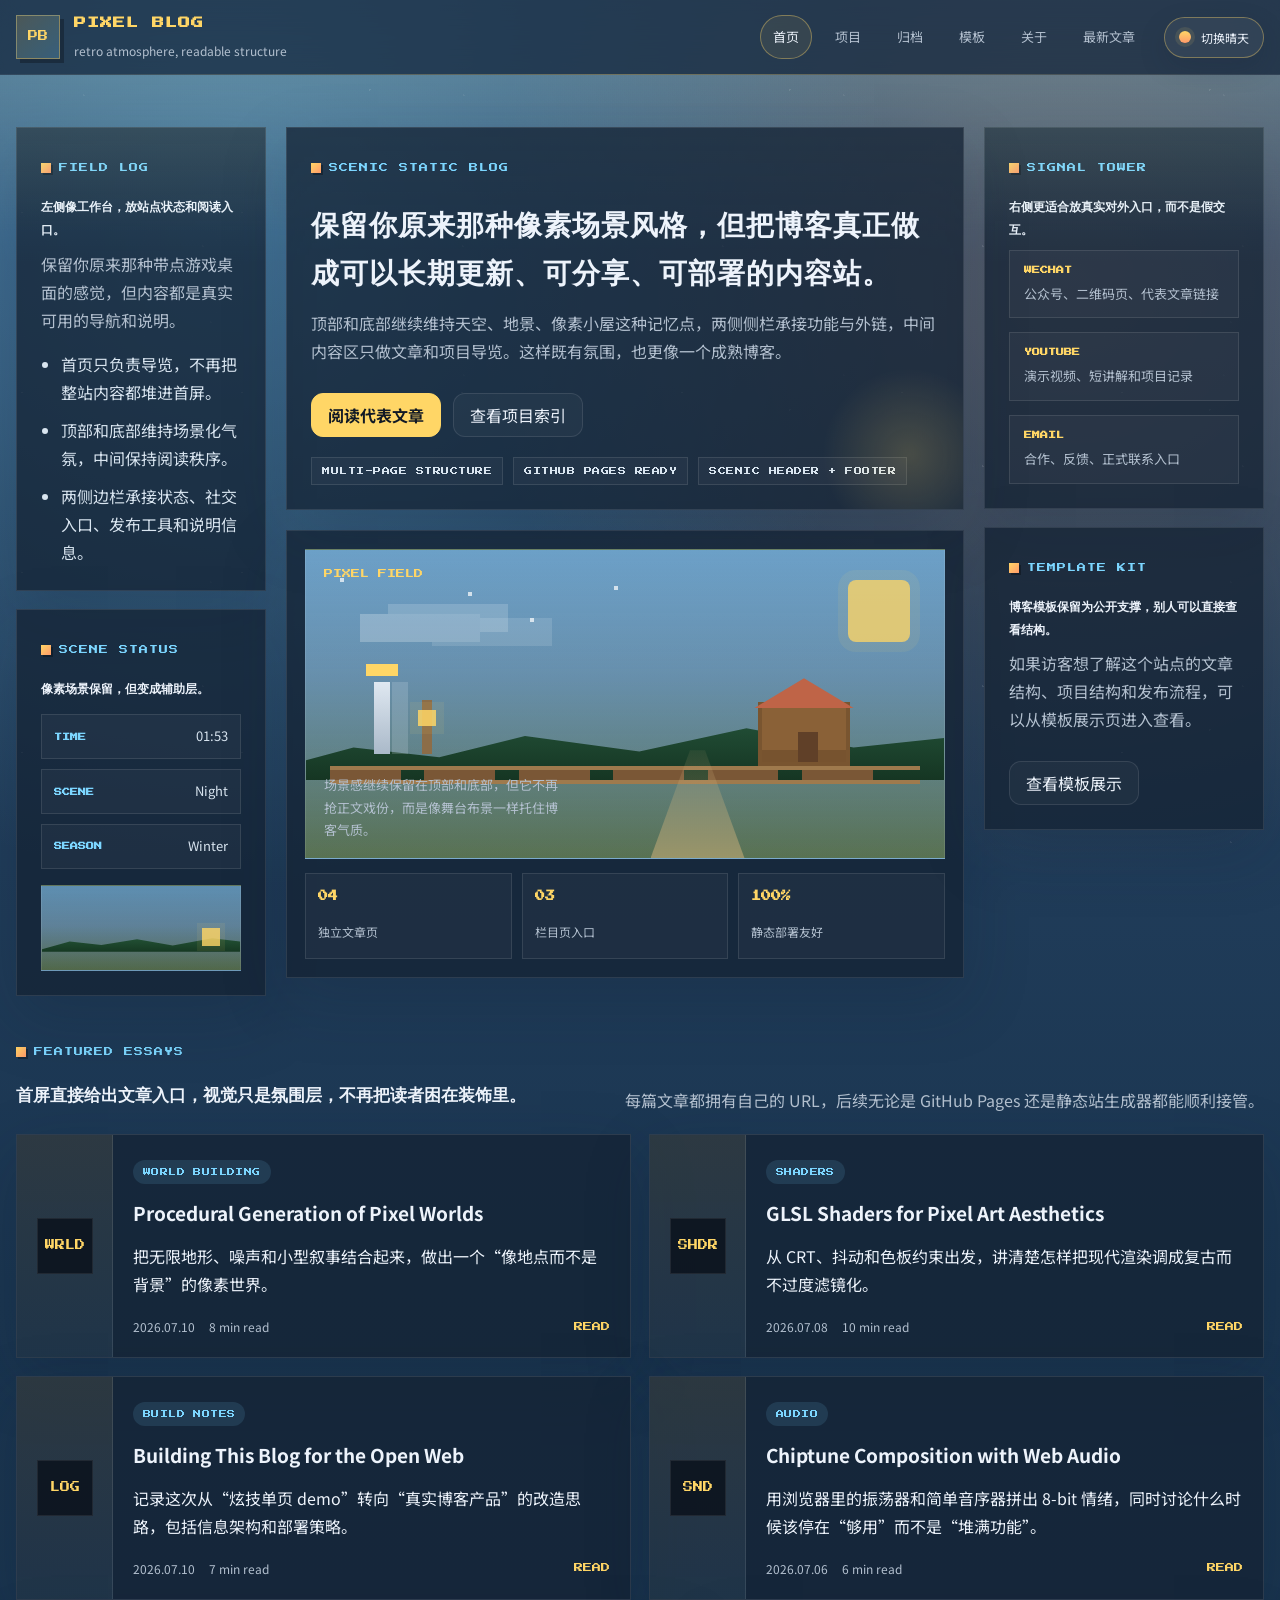
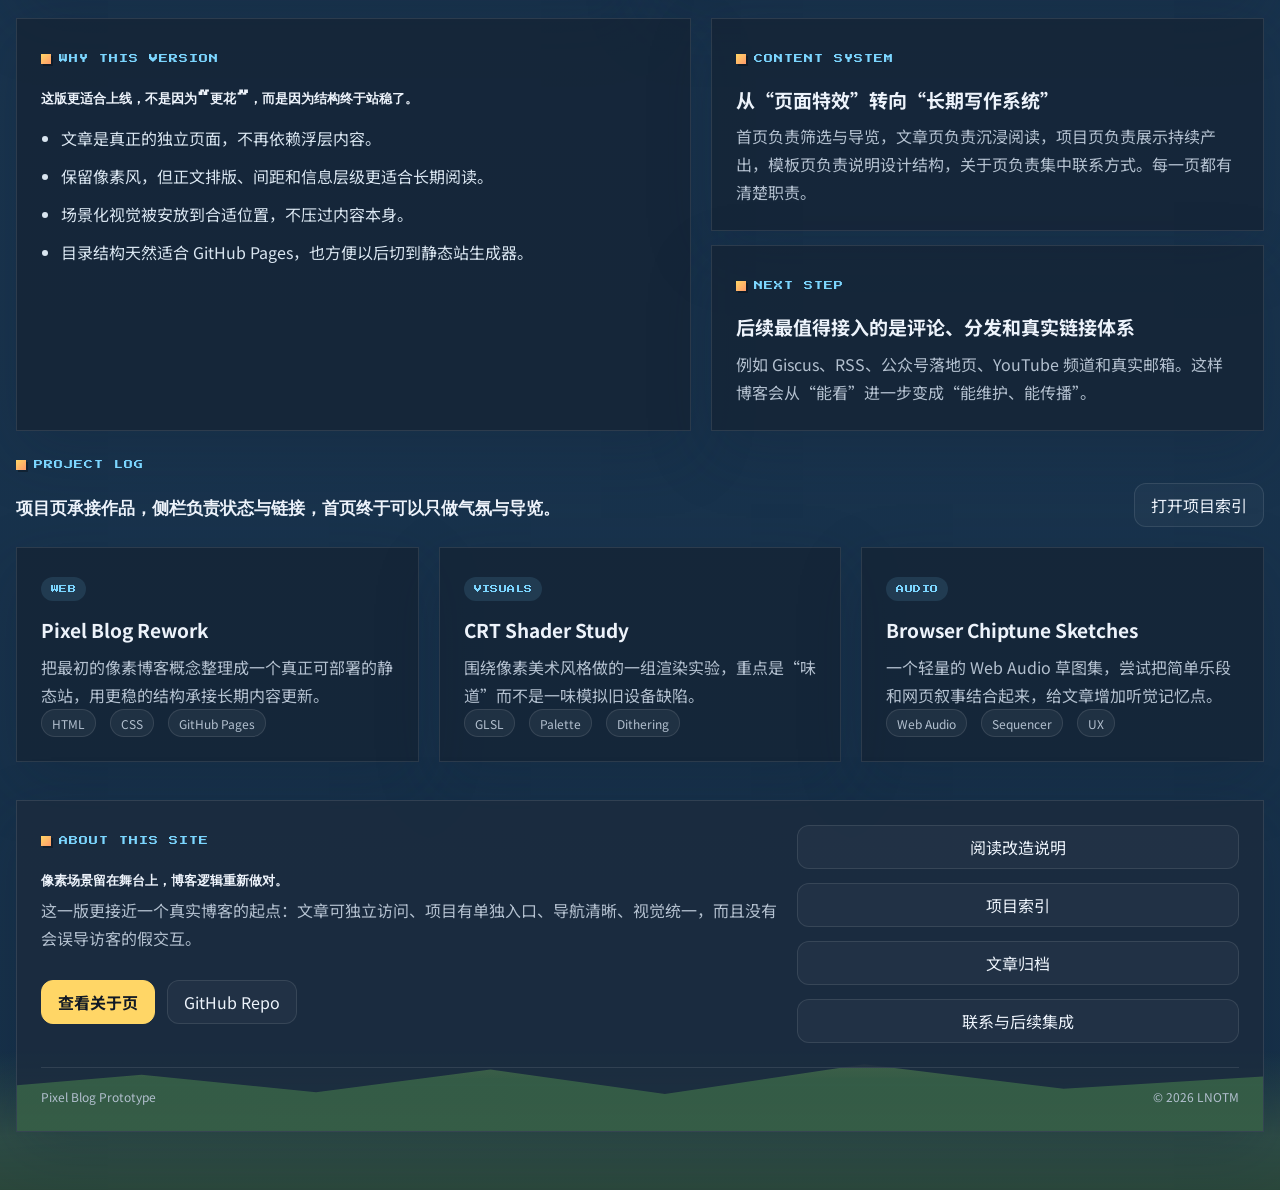
==== commit 158db15d: "docs: expose templates as public design showcase" ====
--- a/index.html
+++ b/index.html
@@ -32,6 +32,7 @@
         <a href="index.html" aria-current="page">首页</a>
         <a href="projects.html">项目</a>
         <a href="archive.html">归档</a>
+        <a href="templates.html">模板</a>
         <a href="about.html">关于</a>
         <a href="posts/building-this-blog.html">最新文章</a>
 
@@ -143,11 +144,11 @@
           </article>
 
           <article class="rail-card">
-            <span class="section-kicker">PUBLISHING FLOW</span>
-            <h3>公开页面保持简单，写作模板只作为内部工具。</h3>
-            <p>后续管理博客时，首页负责导览，归档页维护文章列表，项目页维护作品，关于页维护联系入口。</p>
+            <span class="section-kicker">TEMPLATE KIT</span>
+            <h3>博客模板保留为公开支撑，别人可以直接查看结构。</h3>
+            <p>如果访客想了解这个站点的文章结构、项目结构和发布流程，可以从模板展示页进入查看。</p>
             <div class="hero-actions">
-              <a class="button-secondary" href="archive.html">查看文章归档</a>
+              <a class="button-secondary" href="templates.html">查看模板展示</a>
             </div>
           </article>
         </aside>
@@ -249,7 +250,7 @@
           <article class="mini-card">
             <span class="section-kicker">CONTENT SYSTEM</span>
             <h3>从“页面特效”转向“长期写作系统”</h3>
-            <p>首页负责筛选与导览，文章页负责沉浸阅读，项目页负责展示持续产出，关于页负责集中联系方式。每一页都只承担一个清楚职责。</p>
+            <p>首页负责筛选与导览，文章页负责沉浸阅读，项目页负责展示持续产出，模板页负责说明设计结构，关于页负责集中联系方式。每一页都有清楚职责。</p>
           </article>
 
           <article class="mini-card">
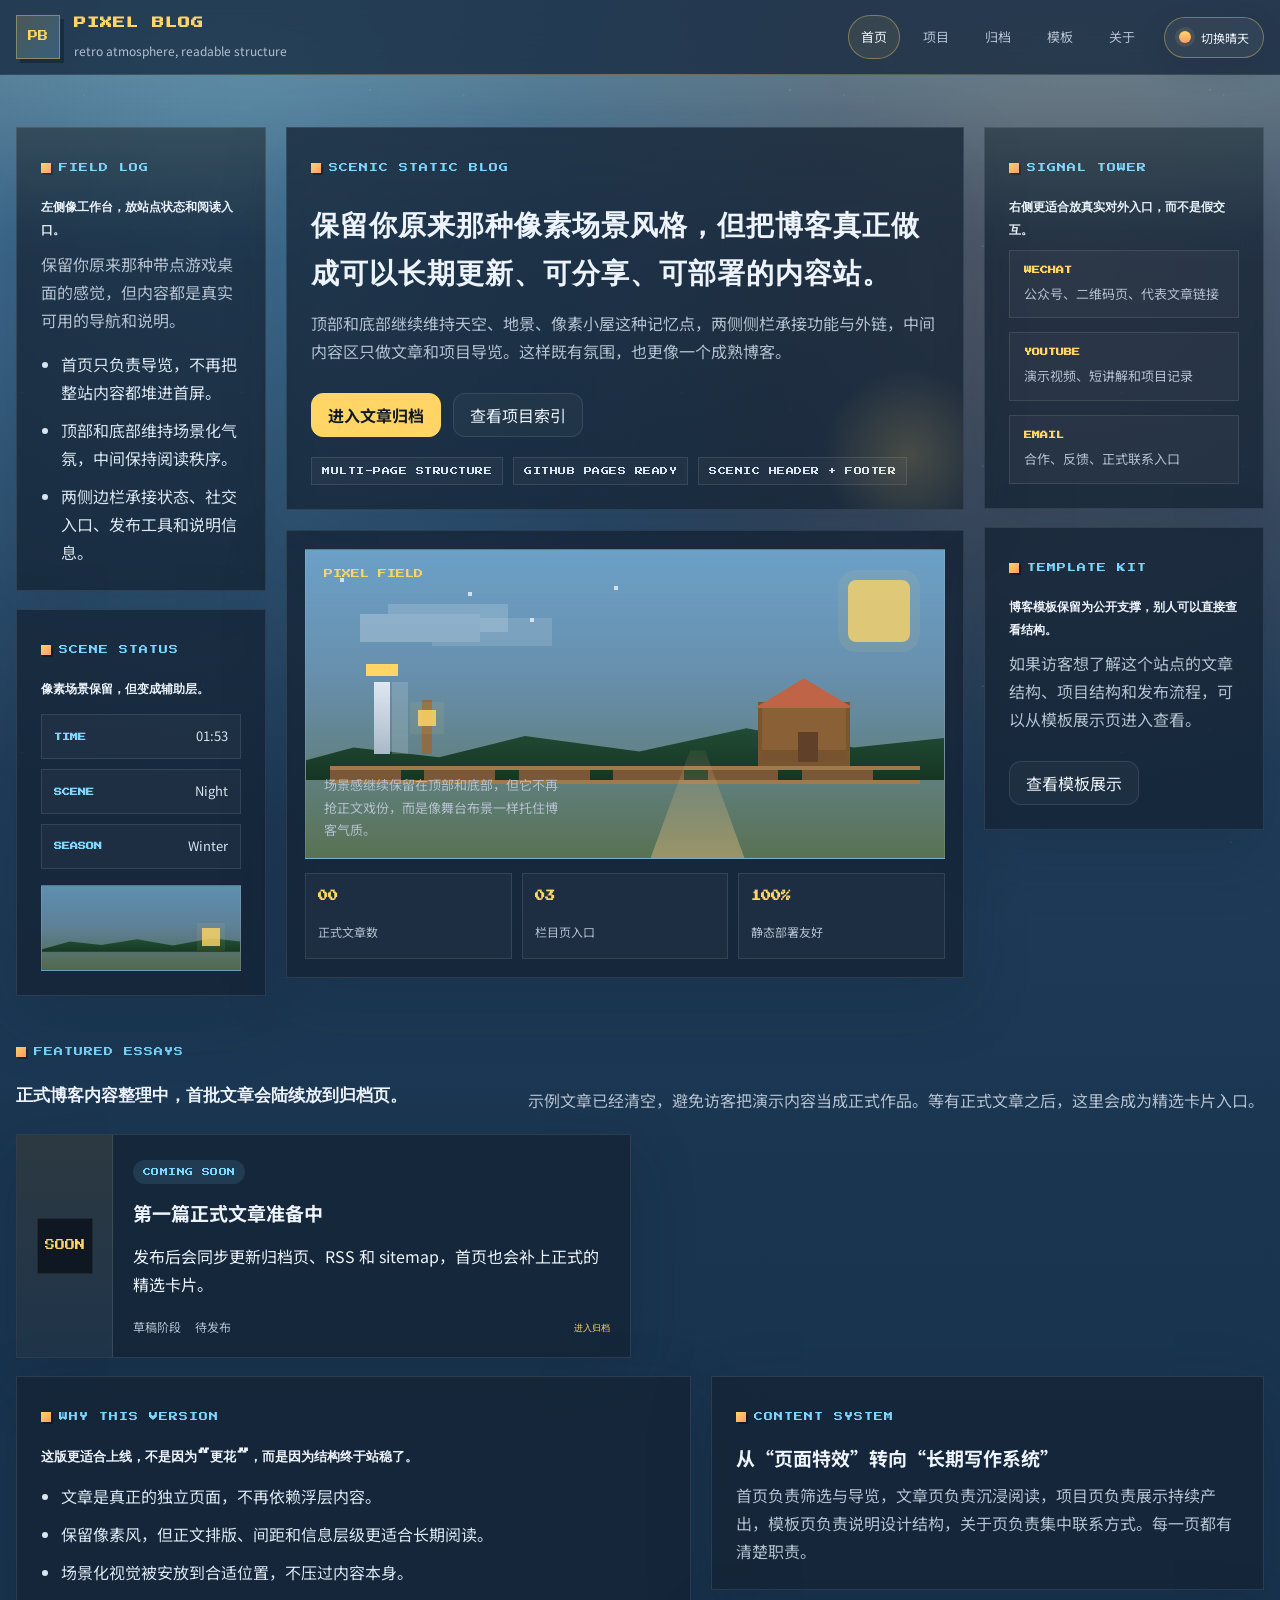
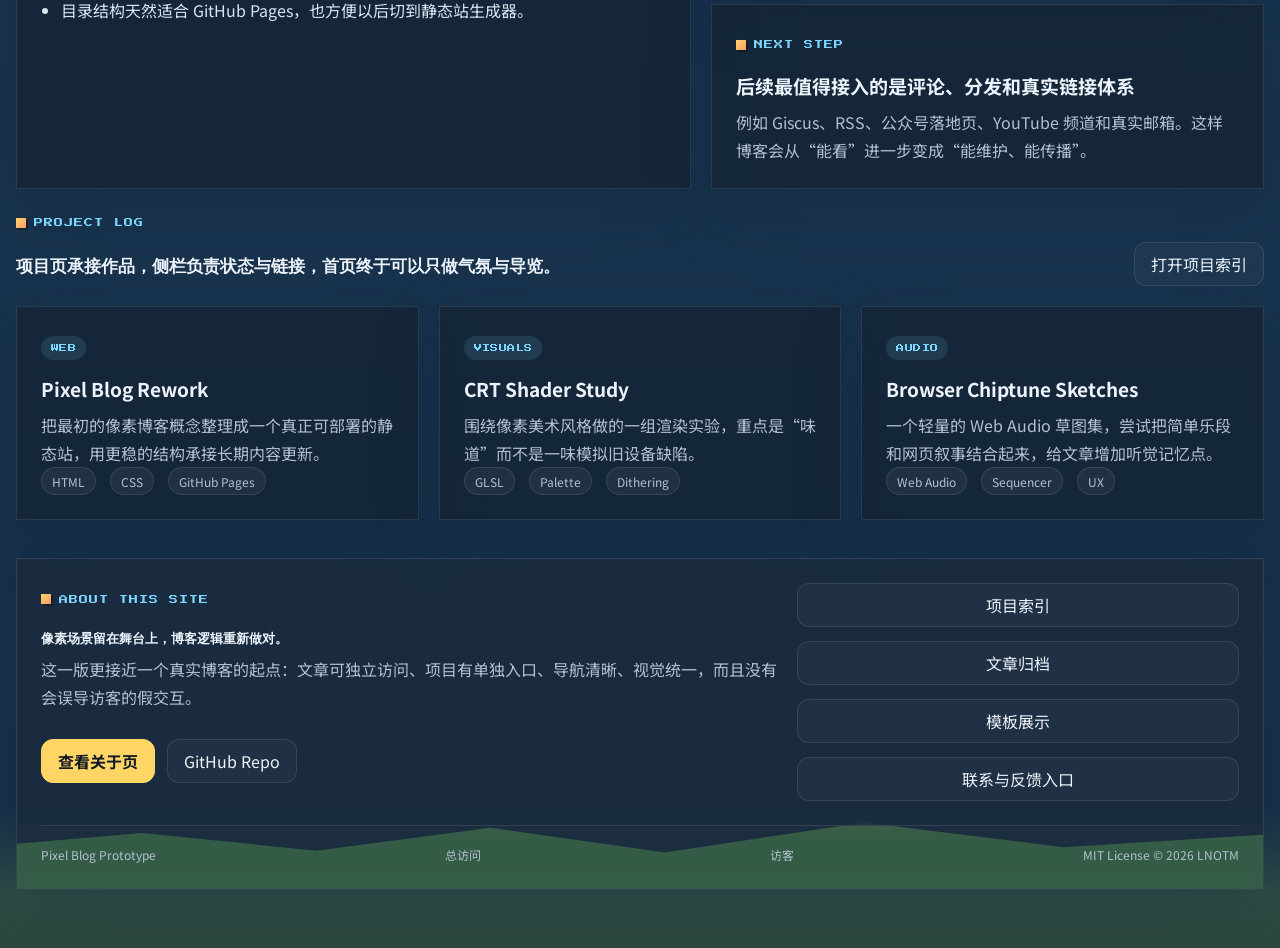
==== commit 9f540263: "feat: add visitor counter, MIT license, clear sample posts" ====
--- a/index.html
+++ b/index.html
@@ -34,7 +34,6 @@
         <a href="archive.html">归档</a>
         <a href="templates.html">模板</a>
         <a href="about.html">关于</a>
-        <a href="posts/building-this-blog.html">最新文章</a>
 
         <button class="theme-toggle" type="button" data-theme-toggle aria-pressed="false">
           <span class="theme-toggle-dot" aria-hidden="true"></span>
@@ -77,7 +76,7 @@
             <h1>保留你原来那种像素场景风格，但把博客真正做成可以长期更新、可分享、可部署的内容站。</h1>
             <p>顶部和底部继续维持天空、地景、像素小屋这种记忆点，两侧侧栏承接功能与外链，中间内容区只做文章和项目导览。这样既有氛围，也更像一个成熟博客。</p>
             <div class="hero-actions">
-              <a class="button" href="posts/procedural-generation.html">阅读代表文章</a>
+              <a class="button" href="archive.html">进入文章归档</a>
               <a class="button-secondary" href="projects.html">查看项目索引</a>
             </div>
             <div class="utility-strip" aria-label="站点亮点">
@@ -108,8 +107,8 @@
             </div>
             <div class="scene-toolbar">
               <div class="stat-chip">
-                <strong>04</strong>
-                <span>独立文章页</span>
+                <strong>00</strong>
+                <span>正式文章数</span>
               </div>
               <div class="stat-chip">
                 <strong>03</strong>
@@ -160,72 +159,24 @@
         <div class="section-header">
           <div>
             <span class="section-kicker">FEATURED ESSAYS</span>
-            <h2>首屏直接给出文章入口，视觉只是氛围层，不再把读者困在装饰里。</h2>
+            <h2>正式博客内容整理中，首批文章会陆续放到归档页。</h2>
           </div>
-          <p>每篇文章都拥有自己的 URL，后续无论是 GitHub Pages 还是静态站生成器都能顺利接管。</p>
+          <p>示例文章已经清空，避免访客把演示内容当成正式作品。等有正式文章之后，这里会成为精选卡片入口。</p>
         </div>
 
         <div class="post-grid">
           <article class="article-card">
-            <div class="article-illustration"><div class="glyph">WRLD</div></div>
+            <div class="article-illustration"><div class="glyph">SOON</div></div>
             <div class="article-card-body">
-              <span class="post-tag">WORLD BUILDING</span>
-              <h3><a href="posts/procedural-generation.html">Procedural Generation of Pixel Worlds</a></h3>
-              <p>把无限地形、噪声和小型叙事结合起来，做出一个“像地点而不是背景”的像素世界。</p>
+              <span class="post-tag">COMING SOON</span>
+              <h3>第一篇正式文章准备中</h3>
+              <p>发布后会同步更新归档页、RSS 和 sitemap，首页也会补上正式的精选卡片。</p>
               <div class="card-footer">
                 <div class="post-meta">
-                  <span>2026.07.10</span>
-                  <span>8 min read</span>
+                  <span>草稿阶段</span>
+                  <span>待发布</span>
                 </div>
-                <a class="read-link" href="posts/procedural-generation.html">READ</a>
-              </div>
-            </div>
-          </article>
-
-          <article class="article-card">
-            <div class="article-illustration"><div class="glyph">SHDR</div></div>
-            <div class="article-card-body">
-              <span class="post-tag">SHADERS</span>
-              <h3><a href="posts/pixel-shaders.html">GLSL Shaders for Pixel Art Aesthetics</a></h3>
-              <p>从 CRT、抖动和色板约束出发，讲清楚怎样把现代渲染调成复古而不过度滤镜化。</p>
-              <div class="card-footer">
-                <div class="post-meta">
-                  <span>2026.07.08</span>
-                  <span>10 min read</span>
-                </div>
-                <a class="read-link" href="posts/pixel-shaders.html">READ</a>
-              </div>
-            </div>
-          </article>
-
-          <article class="article-card">
-            <div class="article-illustration"><div class="glyph">LOG</div></div>
-            <div class="article-card-body">
-              <span class="post-tag">BUILD NOTES</span>
-              <h3><a href="posts/building-this-blog.html">Building This Blog for the Open Web</a></h3>
-              <p>记录这次从“炫技单页 demo”转向“真实博客产品”的改造思路，包括信息架构和部署策略。</p>
-              <div class="card-footer">
-                <div class="post-meta">
-                  <span>2026.07.10</span>
-                  <span>7 min read</span>
-                </div>
-                <a class="read-link" href="posts/building-this-blog.html">READ</a>
-              </div>
-            </div>
-          </article>
-
-          <article class="article-card">
-            <div class="article-illustration"><div class="glyph">SND</div></div>
-            <div class="article-card-body">
-              <span class="post-tag">AUDIO</span>
-              <h3><a href="posts/chiptune-web-audio.html">Chiptune Composition with Web Audio</a></h3>
-              <p>用浏览器里的振荡器和简单音序器拼出 8-bit 情绪，同时讨论什么时候该停在“够用”而不是“堆满功能”。</p>
-              <div class="card-footer">
-                <div class="post-meta">
-                  <span>2026.07.06</span>
-                  <span>6 min read</span>
-                </div>
-                <a class="read-link" href="posts/chiptune-web-audio.html">READ</a>
+                <a class="read-link" href="archive.html">进入归档</a>
               </div>
             </div>
           </article>
@@ -324,20 +275,23 @@
         </section>
 
         <section class="footer-list">
-          <a class="chip-link" href="posts/building-this-blog.html">阅读改造说明</a>
           <a class="chip-link" href="projects.html">项目索引</a>
           <a class="chip-link" href="archive.html">文章归档</a>
-          <a class="chip-link" href="about.html#contact">联系与后续集成</a>
+          <a class="chip-link" href="templates.html">模板展示</a>
+          <a class="chip-link" href="about.html#contact">联系与反馈入口</a>
         </section>
       </div>
 
       <div class="footer-meta">
         <span>Pixel Blog Prototype</span>
-        <span>&copy; <span data-current-year></span> LNOTM</span>
+        <span id="busuanzi_container_site_pv">总访问 <span id="busuanzi_value_site_pv"></span></span>
+        <span id="busuanzi_container_site_uv">访客 <span id="busuanzi_value_site_uv"></span></span>
+        <span>MIT License &copy; <span data-current-year></span> LNOTM</span>
       </div>
     </div>
   </footer>
 
+  <script async src="//busuanzi.ibruce.info/busuanzi/2.3/busuanzi.pure.mini.js"></script>
   <script src="assets/app.js"></script>
 </body>
 </html>
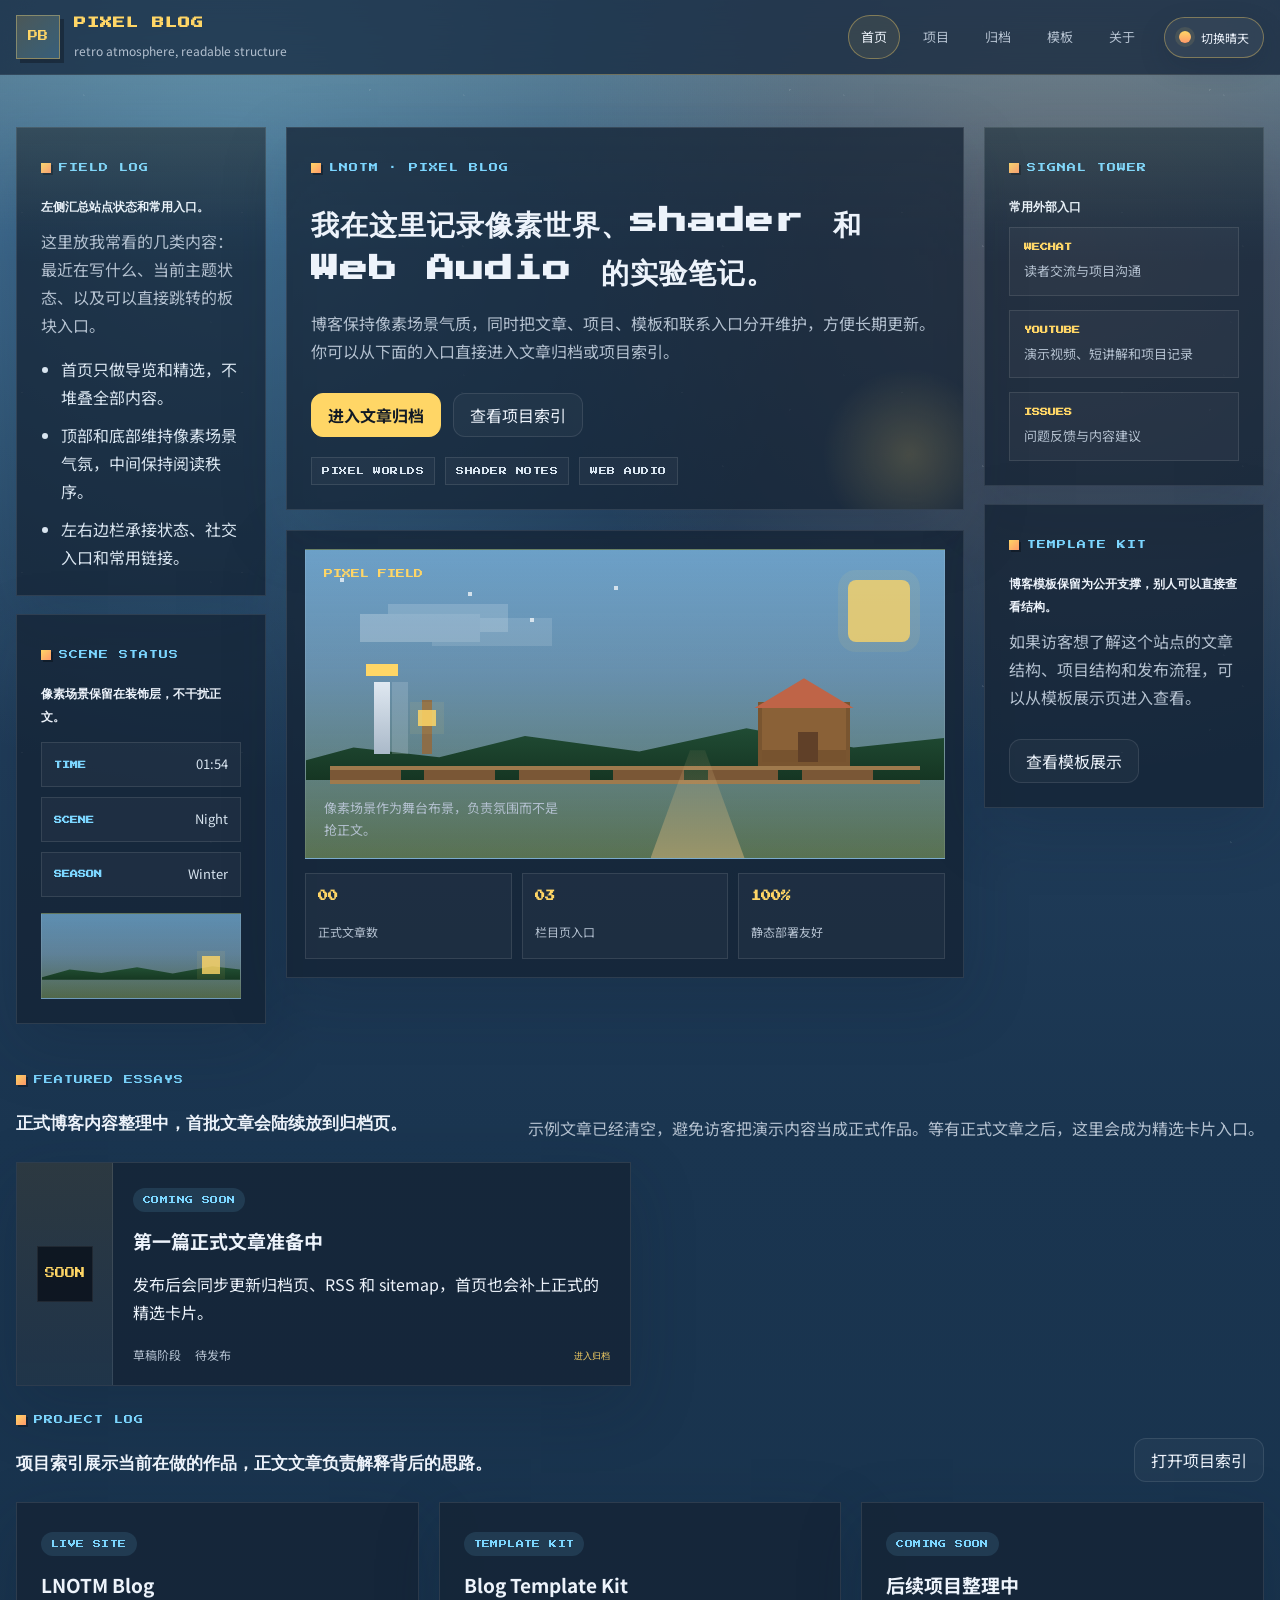
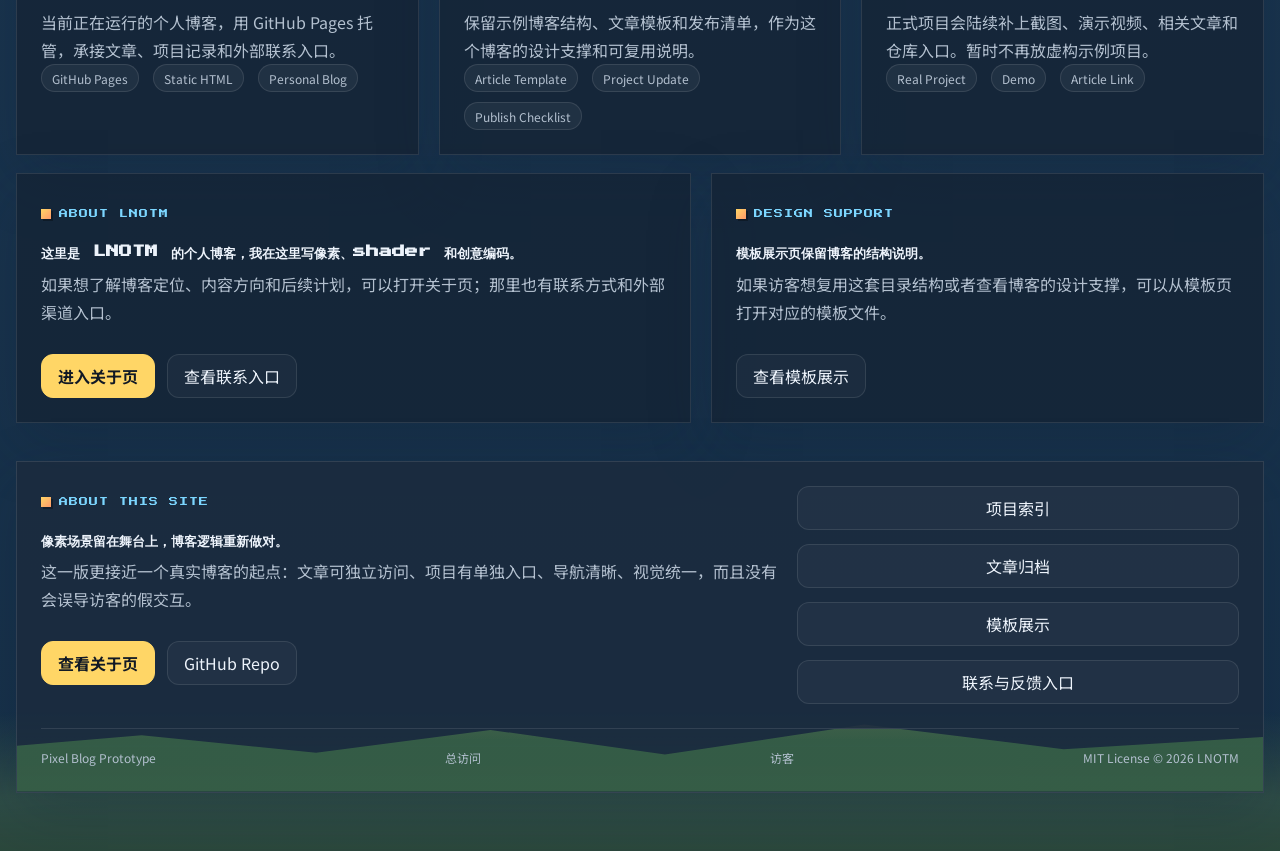
==== commit dfb5b276: "feat: refresh public blog content Update homepage, about, archive, and projects pages with the lates" ====
--- a/index.html
+++ b/index.html
@@ -49,18 +49,18 @@
         <aside class="side-rail side-rail-left" aria-label="左侧信息栏">
           <article class="rail-card">
             <span class="section-kicker">FIELD LOG</span>
-            <h3>左侧像工作台，放站点状态和阅读入口。</h3>
-            <p>保留你原来那种带点游戏桌面的感觉，但内容都是真实可用的导航和说明。</p>
+            <h3>左侧汇总站点状态和常用入口。</h3>
+            <p>这里放我常看的几类内容：最近在写什么、当前主题状态、以及可以直接跳转的板块入口。</p>
             <ul class="info-list">
-              <li>首页只负责导览，不再把整站内容都堆进首屏。</li>
-              <li>顶部和底部维持场景化气氛，中间保持阅读秩序。</li>
-              <li>两侧边栏承接状态、社交入口、发布工具和说明信息。</li>
+              <li>首页只做导览和精选，不堆叠全部内容。</li>
+              <li>顶部和底部维持像素场景气氛，中间保持阅读秩序。</li>
+              <li>左右边栏承接状态、社交入口和常用链接。</li>
             </ul>
           </article>
 
           <article class="rail-card">
             <span class="section-kicker">SCENE STATUS</span>
-            <h3>像素场景保留，但变成辅助层。</h3>
+            <h3>像素场景保留在装饰层，不干扰正文。</h3>
             <div class="status-stack">
               <div class="status-line"><strong>TIME</strong><span data-now-time>--:--</span></div>
               <div class="status-line"><strong>SCENE</strong><span data-scene-name>Night</span></div>
@@ -72,17 +72,17 @@
 
         <div class="center-column">
           <article class="hero-copy">
-            <span class="eyebrow">SCENIC STATIC BLOG</span>
-            <h1>保留你原来那种像素场景风格，但把博客真正做成可以长期更新、可分享、可部署的内容站。</h1>
-            <p>顶部和底部继续维持天空、地景、像素小屋这种记忆点，两侧侧栏承接功能与外链，中间内容区只做文章和项目导览。这样既有氛围，也更像一个成熟博客。</p>
+            <span class="eyebrow">LNOTM · PIXEL BLOG</span>
+            <h1>我在这里记录像素世界、shader 和 Web Audio 的实验笔记。</h1>
+            <p>博客保持像素场景气质，同时把文章、项目、模板和联系入口分开维护，方便长期更新。你可以从下面的入口直接进入文章归档或项目索引。</p>
             <div class="hero-actions">
               <a class="button" href="archive.html">进入文章归档</a>
               <a class="button-secondary" href="projects.html">查看项目索引</a>
             </div>
             <div class="utility-strip" aria-label="站点亮点">
-              <span class="utility-pill">MULTI-PAGE STRUCTURE</span>
-              <span class="utility-pill">GITHUB PAGES READY</span>
-              <span class="utility-pill">SCENIC HEADER + FOOTER</span>
+              <span class="utility-pill">PIXEL WORLDS</span>
+              <span class="utility-pill">SHADER NOTES</span>
+              <span class="utility-pill">WEB AUDIO</span>
             </div>
           </article>
 
@@ -103,7 +103,7 @@
               <div class="scene-house" aria-hidden="true"></div>
               <div class="scene-fence" aria-hidden="true"></div>
               <div class="scene-path" aria-hidden="true"></div>
-              <p class="scene-caption">场景感继续保留在顶部和底部，但它不再抢正文戏份，而是像舞台布景一样托住博客气质。</p>
+              <p class="scene-caption">像素场景作为舞台布景，负责氛围而不是抢正文。</p>
             </div>
             <div class="scene-toolbar">
               <div class="stat-chip">
@@ -125,19 +125,19 @@
         <aside class="side-rail side-rail-right" aria-label="右侧功能栏">
           <article class="rail-card">
             <span class="section-kicker">SIGNAL TOWER</span>
-            <h3>右侧更适合放真实对外入口，而不是假交互。</h3>
+            <h3>常用外部入口</h3>
             <div class="signal-links">
               <a class="signal-link" href="about.html#contact">
                 <strong>WECHAT</strong>
-                <span>公众号、二维码页、代表文章链接</span>
+                <span>读者交流与项目沟通</span>
               </a>
-              <a class="signal-link" href="about.html#contact">
+              <a class="signal-link" href="https://www.youtube.com/@LNTOM-L" target="_blank" rel="noopener noreferrer">
                 <strong>YOUTUBE</strong>
                 <span>演示视频、短讲解和项目记录</span>
               </a>
-              <a class="signal-link" href="about.html#contact">
-                <strong>EMAIL</strong>
-                <span>合作、反馈、正式联系入口</span>
+              <a class="signal-link" href="https://github.com/LNOTM/my-blog/issues" target="_blank" rel="noopener noreferrer">
+                <strong>ISSUES</strong>
+                <span>问题反馈与内容建议</span>
               </a>
             </div>
           </article>
@@ -185,78 +185,72 @@
     </section>
 
     <section class="section">
-      <div class="site-shell surface-grid">
-        <article class="surface-card">
-          <span class="section-kicker">WHY THIS VERSION</span>
-          <h2>这版更适合上线，不是因为“更花”，而是因为结构终于站稳了。</h2>
-          <ul>
-            <li>文章是真正的独立页面，不再依赖浮层内容。</li>
-            <li>保留像素风，但正文排版、间距和信息层级更适合长期阅读。</li>
-            <li>场景化视觉被安放到合适位置，不压过内容本身。</li>
-            <li>目录结构天然适合 GitHub Pages，也方便以后切到静态站生成器。</li>
-          </ul>
-        </article>
-
-        <div class="mini-grid">
-          <article class="mini-card">
-            <span class="section-kicker">CONTENT SYSTEM</span>
-            <h3>从“页面特效”转向“长期写作系统”</h3>
-            <p>首页负责筛选与导览，文章页负责沉浸阅读，项目页负责展示持续产出，模板页负责说明设计结构，关于页负责集中联系方式。每一页都有清楚职责。</p>
-          </article>
-
-          <article class="mini-card">
-            <span class="section-kicker">NEXT STEP</span>
-            <h3>后续最值得接入的是评论、分发和真实链接体系</h3>
-            <p>例如 Giscus、RSS、公众号落地页、YouTube 频道和真实邮箱。这样博客会从“能看”进一步变成“能维护、能传播”。</p>
-          </article>
-        </div>
-      </div>
-    </section>
-
-    <section class="section">
       <div class="site-shell">
         <div class="section-header">
           <div>
             <span class="section-kicker">PROJECT LOG</span>
-            <h2>项目页承接作品，侧栏负责状态与链接，首页终于可以只做气氛与导览。</h2>
+            <h2>项目索引展示当前在做的作品，正文文章负责解释背后的思路。</h2>
           </div>
           <a class="chip-link" href="projects.html">打开项目索引</a>
         </div>
 
         <div class="project-grid">
           <article class="project-card">
-            <span class="post-tag">WEB</span>
-            <h3>Pixel Blog Rework</h3>
-            <p>把最初的像素博客概念整理成一个真正可部署的静态站，用更稳的结构承接长期内容更新。</p>
+            <span class="post-tag">LIVE SITE</span>
+            <h3>LNOTM Blog</h3>
+            <p>当前正在运行的个人博客，用 GitHub Pages 托管，承接文章、项目记录和外部联系入口。</p>
             <div class="project-stack">
-              <span>HTML</span>
-              <span>CSS</span>
               <span>GitHub Pages</span>
+              <span>Static HTML</span>
+              <span>Personal Blog</span>
             </div>
           </article>
 
           <article class="project-card">
-            <span class="post-tag">VISUALS</span>
-            <h3>CRT Shader Study</h3>
-            <p>围绕像素美术风格做的一组渲染实验，重点是“味道”而不是一味模拟旧设备缺陷。</p>
+            <span class="post-tag">TEMPLATE KIT</span>
+            <h3>Blog Template Kit</h3>
+            <p>保留示例博客结构、文章模板和发布清单，作为这个博客的设计支撑和可复用说明。</p>
             <div class="project-stack">
-              <span>GLSL</span>
-              <span>Palette</span>
-              <span>Dithering</span>
+              <span>Article Template</span>
+              <span>Project Update</span>
+              <span>Publish Checklist</span>
             </div>
           </article>
 
           <article class="project-card">
-            <span class="post-tag">AUDIO</span>
-            <h3>Browser Chiptune Sketches</h3>
-            <p>一个轻量的 Web Audio 草图集，尝试把简单乐段和网页叙事结合起来，给文章增加听觉记忆点。</p>
+            <span class="post-tag">COMING SOON</span>
+            <h3>后续项目整理中</h3>
+            <p>正式项目会陆续补上截图、演示视频、相关文章和仓库入口。暂时不再放虚构示例项目。</p>
             <div class="project-stack">
-              <span>Web Audio</span>
-              <span>Sequencer</span>
-              <span>UX</span>
-            </div>
-          </article>
-        </div>
+              <span>Real Project</span>
+              <span>Demo</span>
+              <span>Article Link</span>
+            </div>
+          </article>
+        </div>
+      </div>
+    </section>
+
+    <section class="section">
+      <div class="site-shell surface-grid">
+        <article class="surface-card">
+          <span class="section-kicker">ABOUT LNOTM</span>
+          <h2>这里是 LNOTM 的个人博客，我在这里写像素、shader 和创意编码。</h2>
+          <p>如果想了解博客定位、内容方向和后续计划，可以打开关于页；那里也有联系方式和外部渠道入口。</p>
+          <div class="hero-actions">
+            <a class="button" href="about.html">进入关于页</a>
+            <a class="button-secondary" href="about.html#contact">查看联系入口</a>
+          </div>
+        </article>
+
+        <article class="surface-card">
+          <span class="section-kicker">DESIGN SUPPORT</span>
+          <h2>模板展示页保留博客的结构说明。</h2>
+          <p>如果访客想复用这套目录结构或者查看博客的设计支撑，可以从模板页打开对应的模板文件。</p>
+          <div class="hero-actions">
+            <a class="button-secondary" href="templates.html">查看模板展示</a>
+          </div>
+        </article>
       </div>
     </section>
   </main>
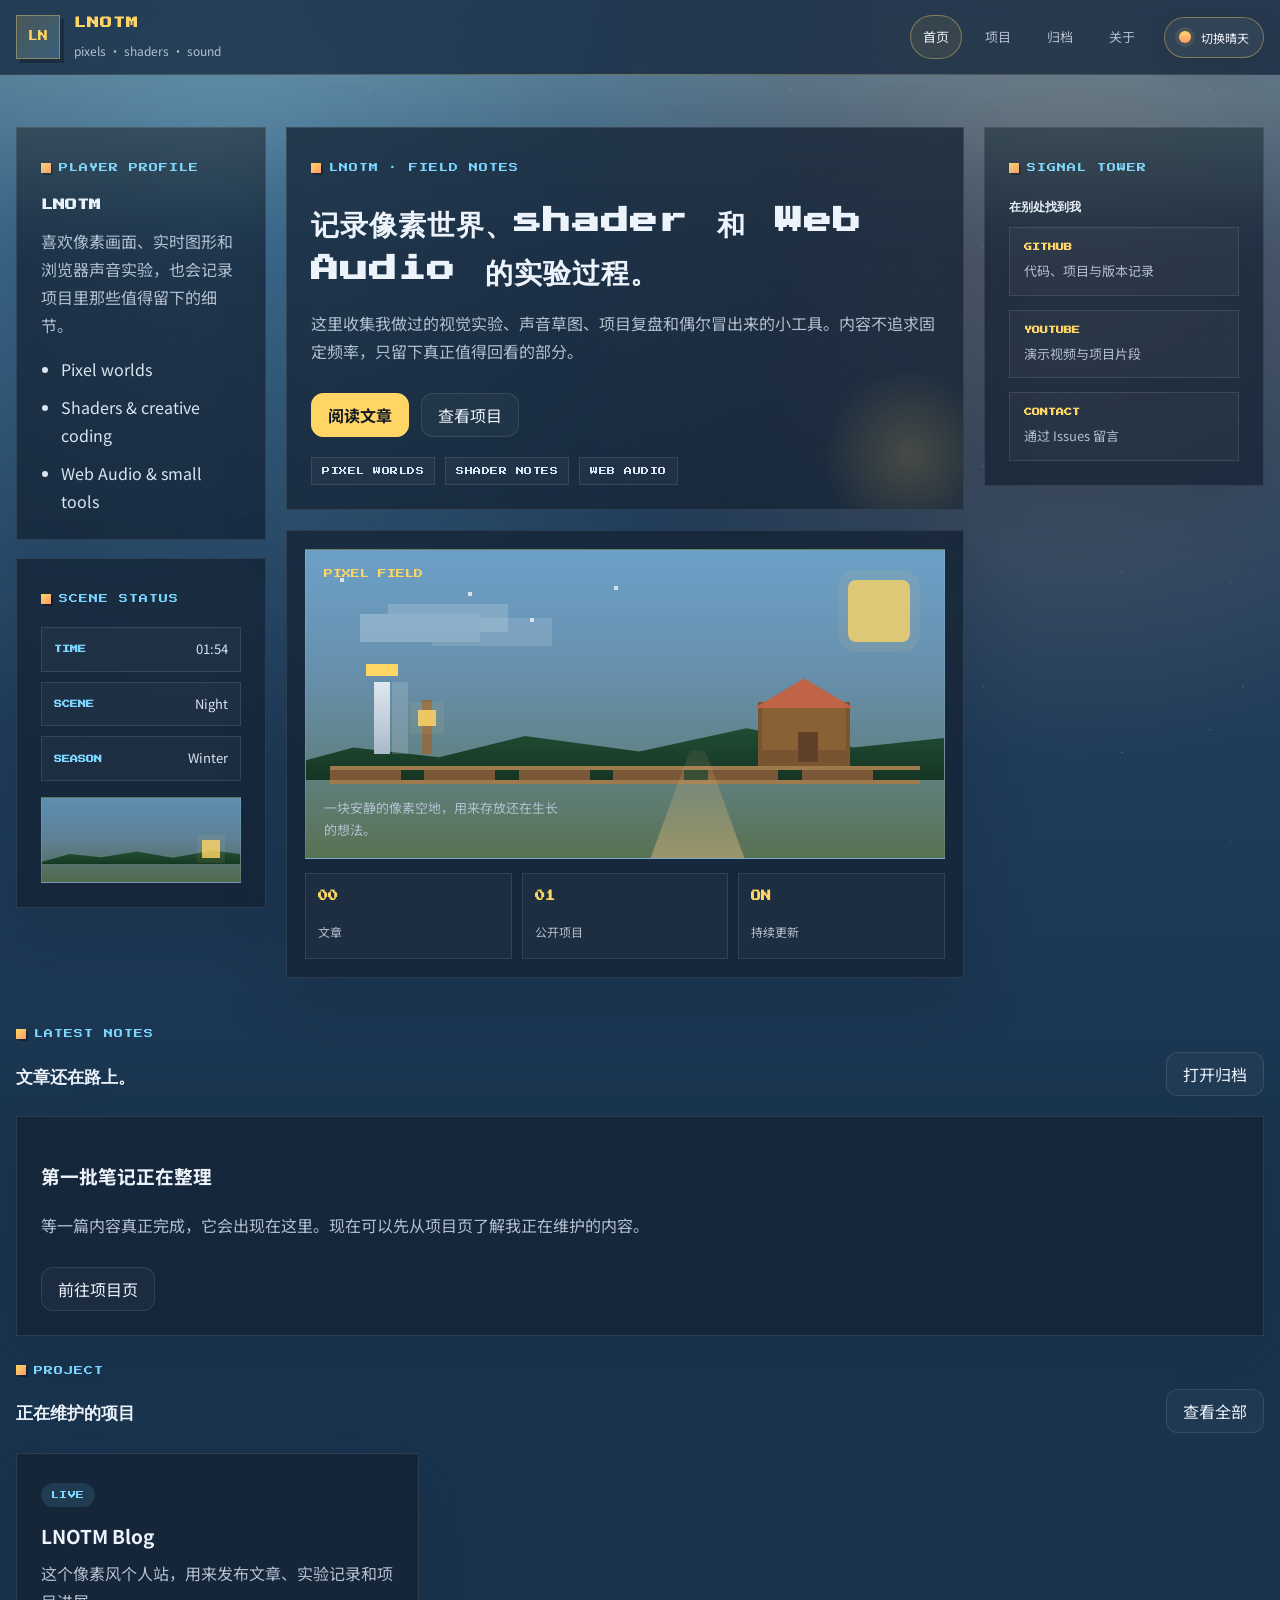
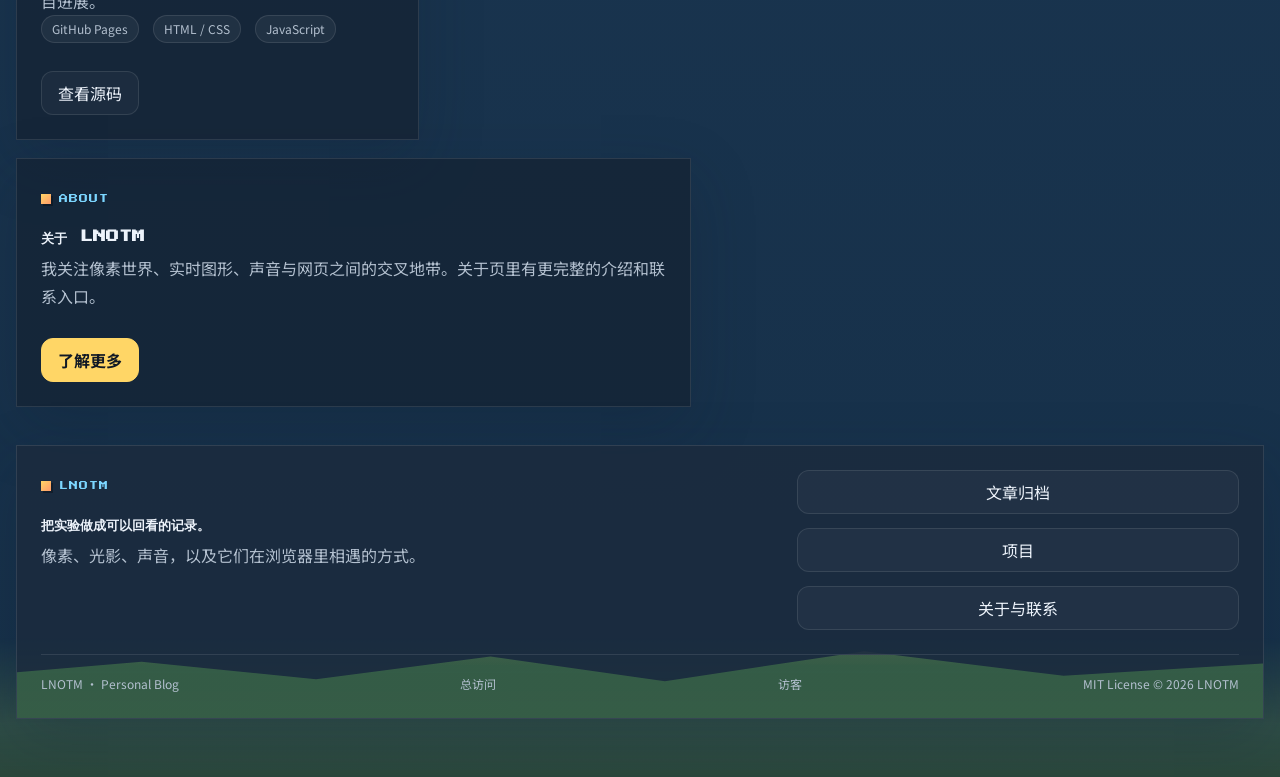
==== commit 12b65387: "Add files via upload feat: make LNOTM blog content-focused" ====
--- a/index.html
+++ b/index.html
@@ -3,10 +3,10 @@
 <head>
   <meta charset="UTF-8">
   <meta name="viewport" content="width=device-width, initial-scale=1.0">
-  <title>Pixel Blog | A Tiny Corner of the Internet</title>
-  <meta name="description" content="一个更适合 GitHub Pages 的像素风个人博客原型，保留场景气质，也强调长期写作与稳定部署。">
-  <meta property="og:title" content="Pixel Blog">
-  <meta property="og:description" content="Pixel worlds, field notes, shaders, and a calmer scenic blog interface.">
+  <title>LNOTM | Pixel Worlds, Shaders & Web Audio</title>
+  <meta name="description" content="LNOTM 的个人博客，记录像素世界、shader、Web Audio 与创意编码实验。">
+  <meta property="og:title" content="LNOTM">
+  <meta property="og:description" content="Pixel worlds, shaders, sound experiments, and creative coding notes.">
   <meta property="og:type" content="website">
   <meta property="og:locale" content="zh_CN">
   <link rel="preconnect" href="https://fonts.googleapis.com">
@@ -21,18 +21,17 @@
 
   <header class="site-header">
     <div class="site-header-inner">
-      <a class="brand" href="index.html" aria-label="Pixel Blog 首页">
-        <span class="brand-mark">PB</span>
+      <a class="brand" href="index.html" aria-label="LNOTM 首页">
+        <span class="brand-mark">LN</span>
         <span class="brand-copy">
-          <strong>PIXEL BLOG</strong>
-          <span>retro atmosphere, readable structure</span>
+          <strong>LNOTM</strong>
+          <span>pixels · shaders · sound</span>
         </span>
       </a>
       <nav class="site-nav" aria-label="主导航">
         <a href="index.html" aria-current="page">首页</a>
         <a href="projects.html">项目</a>
         <a href="archive.html">归档</a>
-        <a href="templates.html">模板</a>
         <a href="about.html">关于</a>
 
         <button class="theme-toggle" type="button" data-theme-toggle aria-pressed="false">
@@ -46,21 +45,20 @@
   <main id="main">
     <section class="hero">
       <div class="site-shell desk-grid">
-        <aside class="side-rail side-rail-left" aria-label="左侧信息栏">
+        <aside class="side-rail side-rail-left" aria-label="个人简介">
           <article class="rail-card">
-            <span class="section-kicker">FIELD LOG</span>
-            <h3>左侧汇总站点状态和常用入口。</h3>
-            <p>这里放我常看的几类内容：最近在写什么、当前主题状态、以及可以直接跳转的板块入口。</p>
+            <span class="section-kicker">PLAYER PROFILE</span>
+            <h3>LNOTM</h3>
+            <p>喜欢像素画面、实时图形和浏览器声音实验，也会记录项目里那些值得留下的细节。</p>
             <ul class="info-list">
-              <li>首页只做导览和精选，不堆叠全部内容。</li>
-              <li>顶部和底部维持像素场景气氛，中间保持阅读秩序。</li>
-              <li>左右边栏承接状态、社交入口和常用链接。</li>
+              <li>Pixel worlds</li>
+              <li>Shaders &amp; creative coding</li>
+              <li>Web Audio &amp; small tools</li>
             </ul>
           </article>
 
           <article class="rail-card">
             <span class="section-kicker">SCENE STATUS</span>
-            <h3>像素场景保留在装饰层，不干扰正文。</h3>
             <div class="status-stack">
               <div class="status-line"><strong>TIME</strong><span data-now-time>--:--</span></div>
               <div class="status-line"><strong>SCENE</strong><span data-scene-name>Night</span></div>
@@ -72,28 +70,25 @@
 
         <div class="center-column">
           <article class="hero-copy">
-            <span class="eyebrow">LNOTM · PIXEL BLOG</span>
-            <h1>我在这里记录像素世界、shader 和 Web Audio 的实验笔记。</h1>
-            <p>博客保持像素场景气质，同时把文章、项目、模板和联系入口分开维护，方便长期更新。你可以从下面的入口直接进入文章归档或项目索引。</p>
+            <span class="eyebrow">LNOTM · FIELD NOTES</span>
+            <h1>记录像素世界、shader 和 Web Audio 的实验过程。</h1>
+            <p>这里收集我做过的视觉实验、声音草图、项目复盘和偶尔冒出来的小工具。内容不追求固定频率，只留下真正值得回看的部分。</p>
             <div class="hero-actions">
-              <a class="button" href="archive.html">进入文章归档</a>
-              <a class="button-secondary" href="projects.html">查看项目索引</a>
-            </div>
-            <div class="utility-strip" aria-label="站点亮点">
+              <a class="button" href="archive.html">阅读文章</a>
+              <a class="button-secondary" href="projects.html">查看项目</a>
+            </div>
+            <div class="utility-strip" aria-label="关注主题">
               <span class="utility-pill">PIXEL WORLDS</span>
               <span class="utility-pill">SHADER NOTES</span>
               <span class="utility-pill">WEB AUDIO</span>
             </div>
           </article>
 
-          <aside class="hero-panel" aria-label="首页场景预览">
+          <aside class="hero-panel" aria-label="像素场景">
             <div class="hero-scene">
               <span class="scene-label">PIXEL FIELD</span>
               <div class="scene-stars" aria-hidden="true">
-                <span></span>
-                <span></span>
-                <span></span>
-                <span></span>
+                <span></span><span></span><span></span><span></span>
               </div>
               <div class="scene-sun" aria-hidden="true"></div>
               <div class="scene-cloud" aria-hidden="true"></div>
@@ -103,51 +98,33 @@
               <div class="scene-house" aria-hidden="true"></div>
               <div class="scene-fence" aria-hidden="true"></div>
               <div class="scene-path" aria-hidden="true"></div>
-              <p class="scene-caption">像素场景作为舞台布景，负责氛围而不是抢正文。</p>
+              <p class="scene-caption">一块安静的像素空地，用来存放还在生长的想法。</p>
             </div>
             <div class="scene-toolbar">
-              <div class="stat-chip">
-                <strong>00</strong>
-                <span>正式文章数</span>
-              </div>
-              <div class="stat-chip">
-                <strong>03</strong>
-                <span>栏目页入口</span>
-              </div>
-              <div class="stat-chip">
-                <strong>100%</strong>
-                <span>静态部署友好</span>
-              </div>
+              <div class="stat-chip"><strong>00</strong><span>文章</span></div>
+              <div class="stat-chip"><strong>01</strong><span>公开项目</span></div>
+              <div class="stat-chip"><strong>ON</strong><span>持续更新</span></div>
             </div>
           </aside>
         </div>
 
-        <aside class="side-rail side-rail-right" aria-label="右侧功能栏">
+        <aside class="side-rail side-rail-right" aria-label="外部链接">
           <article class="rail-card">
             <span class="section-kicker">SIGNAL TOWER</span>
-            <h3>常用外部入口</h3>
+            <h3>在别处找到我</h3>
             <div class="signal-links">
-              <a class="signal-link" href="about.html#contact">
-                <strong>WECHAT</strong>
-                <span>读者交流与项目沟通</span>
+              <a class="signal-link" href="https://github.com/LNOTM" target="_blank" rel="noopener noreferrer">
+                <strong>GITHUB</strong>
+                <span>代码、项目与版本记录</span>
               </a>
               <a class="signal-link" href="https://www.youtube.com/@LNTOM-L" target="_blank" rel="noopener noreferrer">
                 <strong>YOUTUBE</strong>
-                <span>演示视频、短讲解和项目记录</span>
+                <span>演示视频与项目片段</span>
               </a>
               <a class="signal-link" href="https://github.com/LNOTM/my-blog/issues" target="_blank" rel="noopener noreferrer">
-                <strong>ISSUES</strong>
-                <span>问题反馈与内容建议</span>
+                <strong>CONTACT</strong>
+                <span>通过 Issues 留言</span>
               </a>
-            </div>
-          </article>
-
-          <article class="rail-card">
-            <span class="section-kicker">TEMPLATE KIT</span>
-            <h3>博客模板保留为公开支撑，别人可以直接查看结构。</h3>
-            <p>如果访客想了解这个站点的文章结构、项目结构和发布流程，可以从模板展示页进入查看。</p>
-            <div class="hero-actions">
-              <a class="button-secondary" href="templates.html">查看模板展示</a>
             </div>
           </article>
         </aside>
@@ -158,29 +135,18 @@
       <div class="site-shell">
         <div class="section-header">
           <div>
-            <span class="section-kicker">FEATURED ESSAYS</span>
-            <h2>正式博客内容整理中，首批文章会陆续放到归档页。</h2>
-          </div>
-          <p>示例文章已经清空，避免访客把演示内容当成正式作品。等有正式文章之后，这里会成为精选卡片入口。</p>
-        </div>
-
-        <div class="post-grid">
-          <article class="article-card">
-            <div class="article-illustration"><div class="glyph">SOON</div></div>
-            <div class="article-card-body">
-              <span class="post-tag">COMING SOON</span>
-              <h3>第一篇正式文章准备中</h3>
-              <p>发布后会同步更新归档页、RSS 和 sitemap，首页也会补上正式的精选卡片。</p>
-              <div class="card-footer">
-                <div class="post-meta">
-                  <span>草稿阶段</span>
-                  <span>待发布</span>
-                </div>
-                <a class="read-link" href="archive.html">进入归档</a>
-              </div>
-            </div>
-          </article>
-        </div>
+            <span class="section-kicker">LATEST NOTES</span>
+            <h2>文章还在路上。</h2>
+          </div>
+          <a class="chip-link" href="archive.html">打开归档</a>
+        </div>
+        <article class="surface-card">
+          <h3>第一批笔记正在整理</h3>
+          <p>等一篇内容真正完成，它会出现在这里。现在可以先从项目页了解我正在维护的内容。</p>
+          <div class="hero-actions">
+            <a class="button-secondary" href="projects.html">前往项目页</a>
+          </div>
+        </article>
       </div>
     </section>
 
@@ -188,43 +154,21 @@
       <div class="site-shell">
         <div class="section-header">
           <div>
-            <span class="section-kicker">PROJECT LOG</span>
-            <h2>项目索引展示当前在做的作品，正文文章负责解释背后的思路。</h2>
-          </div>
-          <a class="chip-link" href="projects.html">打开项目索引</a>
-        </div>
-
+            <span class="section-kicker">PROJECT</span>
+            <h2>正在维护的项目</h2>
+          </div>
+          <a class="chip-link" href="projects.html">查看全部</a>
+        </div>
         <div class="project-grid">
           <article class="project-card">
-            <span class="post-tag">LIVE SITE</span>
+            <span class="post-tag">LIVE</span>
             <h3>LNOTM Blog</h3>
-            <p>当前正在运行的个人博客，用 GitHub Pages 托管，承接文章、项目记录和外部联系入口。</p>
+            <p>这个像素风个人站，用来发布文章、实验记录和项目进展。</p>
             <div class="project-stack">
-              <span>GitHub Pages</span>
-              <span>Static HTML</span>
-              <span>Personal Blog</span>
-            </div>
-          </article>
-
-          <article class="project-card">
-            <span class="post-tag">TEMPLATE KIT</span>
-            <h3>Blog Template Kit</h3>
-            <p>保留示例博客结构、文章模板和发布清单，作为这个博客的设计支撑和可复用说明。</p>
-            <div class="project-stack">
-              <span>Article Template</span>
-              <span>Project Update</span>
-              <span>Publish Checklist</span>
-            </div>
-          </article>
-
-          <article class="project-card">
-            <span class="post-tag">COMING SOON</span>
-            <h3>后续项目整理中</h3>
-            <p>正式项目会陆续补上截图、演示视频、相关文章和仓库入口。暂时不再放虚构示例项目。</p>
-            <div class="project-stack">
-              <span>Real Project</span>
-              <span>Demo</span>
-              <span>Article Link</span>
+              <span>GitHub Pages</span><span>HTML / CSS</span><span>JavaScript</span>
+            </div>
+            <div class="hero-actions">
+              <a class="button-secondary" href="https://github.com/LNOTM/my-blog" target="_blank" rel="noopener noreferrer">查看源码</a>
             </div>
           </article>
         </div>
@@ -234,21 +178,11 @@
     <section class="section">
       <div class="site-shell surface-grid">
         <article class="surface-card">
-          <span class="section-kicker">ABOUT LNOTM</span>
-          <h2>这里是 LNOTM 的个人博客，我在这里写像素、shader 和创意编码。</h2>
-          <p>如果想了解博客定位、内容方向和后续计划，可以打开关于页；那里也有联系方式和外部渠道入口。</p>
+          <span class="section-kicker">ABOUT</span>
+          <h2>关于 LNOTM</h2>
+          <p>我关注像素世界、实时图形、声音与网页之间的交叉地带。关于页里有更完整的介绍和联系入口。</p>
           <div class="hero-actions">
-            <a class="button" href="about.html">进入关于页</a>
-            <a class="button-secondary" href="about.html#contact">查看联系入口</a>
-          </div>
-        </article>
-
-        <article class="surface-card">
-          <span class="section-kicker">DESIGN SUPPORT</span>
-          <h2>模板展示页保留博客的结构说明。</h2>
-          <p>如果访客想复用这套目录结构或者查看博客的设计支撑，可以从模板页打开对应的模板文件。</p>
-          <div class="hero-actions">
-            <a class="button-secondary" href="templates.html">查看模板展示</a>
+            <a class="button" href="about.html">了解更多</a>
           </div>
         </article>
       </div>
@@ -259,25 +193,18 @@
     <div class="footer-panel">
       <div class="footer-grid">
         <section>
-          <span class="section-kicker">ABOUT THIS SITE</span>
-          <h2>像素场景留在舞台上，博客逻辑重新做对。</h2>
-          <p>这一版更接近一个真实博客的起点：文章可独立访问、项目有单独入口、导航清晰、视觉统一，而且没有会误导访客的假交互。</p>
-          <div class="footer-actions">
-            <a class="button" href="about.html">查看关于页</a>
-            <a class="button-secondary" href="https://github.com/LNOTM/my-blog" target="_blank" rel="noopener noreferrer">GitHub Repo</a>
-          </div>
+          <span class="section-kicker">LNOTM</span>
+          <h2>把实验做成可以回看的记录。</h2>
+          <p>像素、光影、声音，以及它们在浏览器里相遇的方式。</p>
         </section>
-
         <section class="footer-list">
-          <a class="chip-link" href="projects.html">项目索引</a>
           <a class="chip-link" href="archive.html">文章归档</a>
-          <a class="chip-link" href="templates.html">模板展示</a>
-          <a class="chip-link" href="about.html#contact">联系与反馈入口</a>
+          <a class="chip-link" href="projects.html">项目</a>
+          <a class="chip-link" href="about.html">关于与联系</a>
         </section>
       </div>
-
       <div class="footer-meta">
-        <span>Pixel Blog Prototype</span>
+        <span>LNOTM · Personal Blog</span>
         <span id="busuanzi_container_site_pv">总访问 <span id="busuanzi_value_site_pv"></span></span>
         <span id="busuanzi_container_site_uv">访客 <span id="busuanzi_value_site_uv"></span></span>
         <span>MIT License &copy; <span data-current-year></span> LNOTM</span>
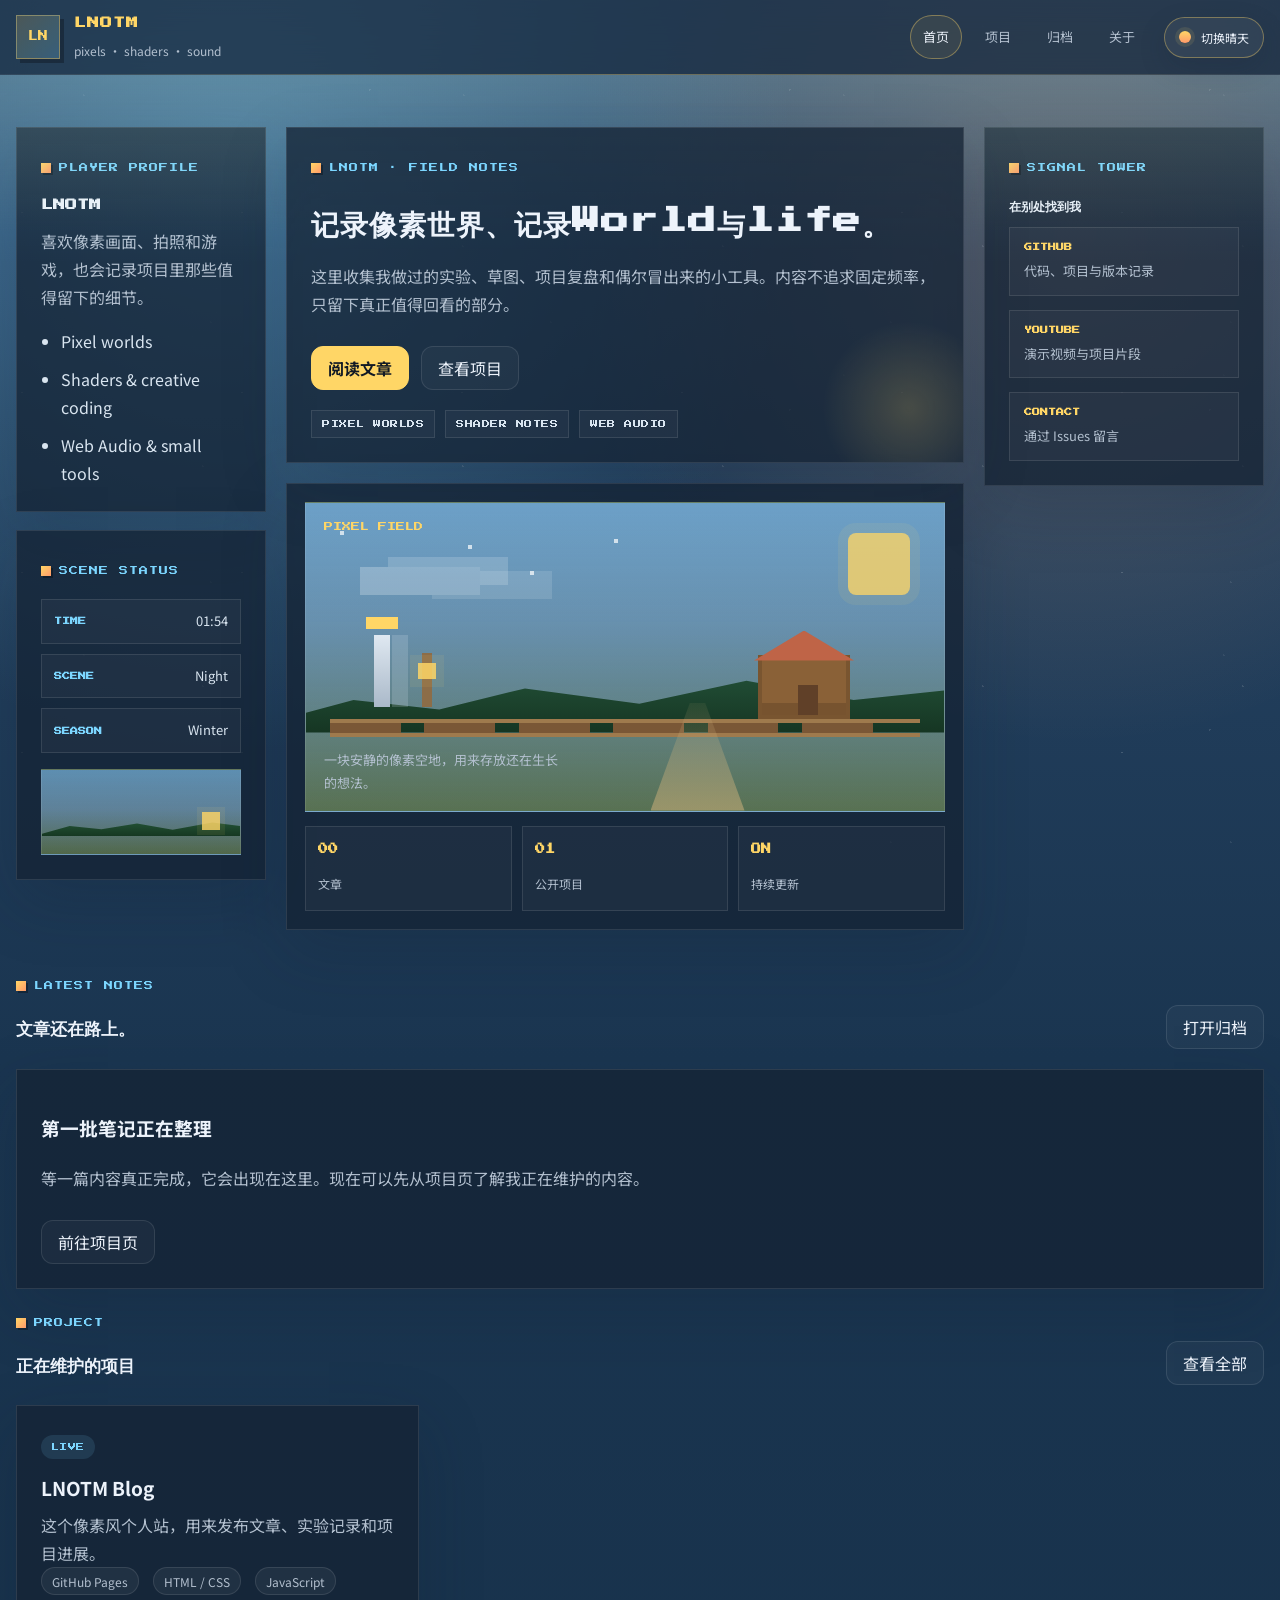
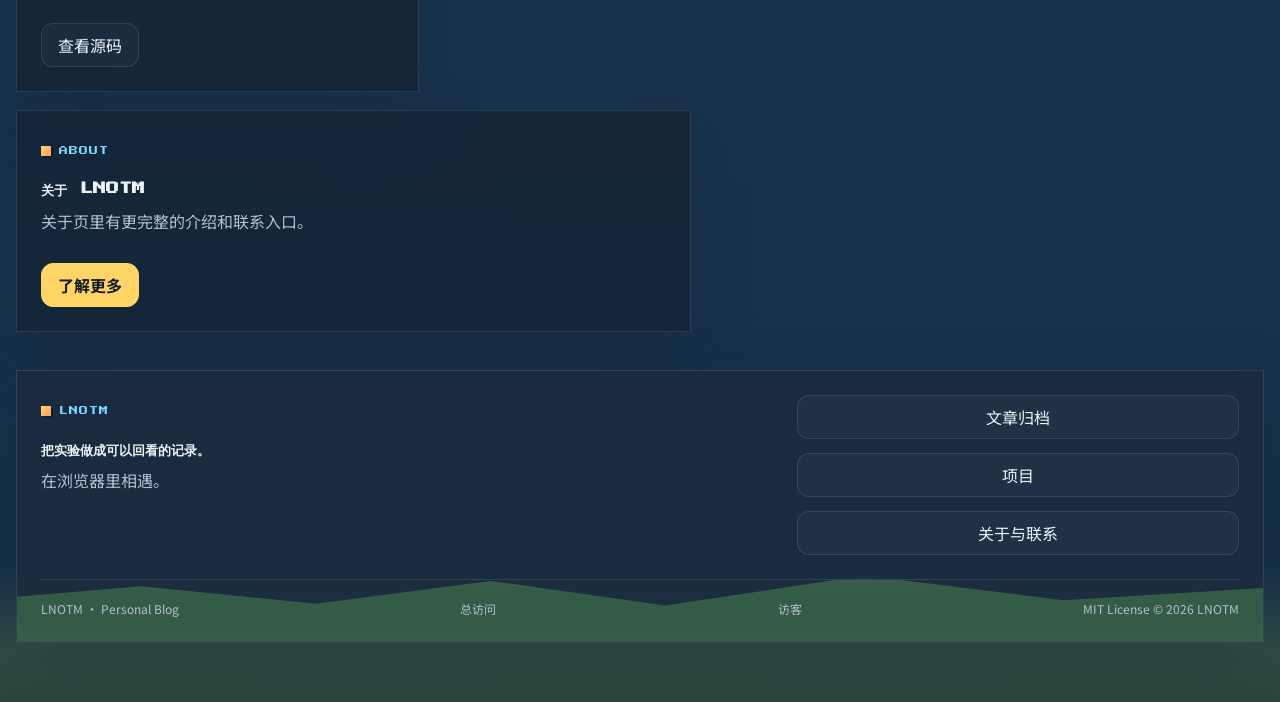
==== commit 22c392b4: "Update index.html" ====
--- a/index.html
+++ b/index.html
@@ -4,7 +4,7 @@
   <meta charset="UTF-8">
   <meta name="viewport" content="width=device-width, initial-scale=1.0">
   <title>LNOTM | Pixel Worlds, Shaders & Web Audio</title>
-  <meta name="description" content="LNOTM 的个人博客，记录像素世界、shader、Web Audio 与创意编码实验。">
+  <meta name="description" content="LNOTM 的个人博客，记录World、Web 与life。">
   <meta property="og:title" content="LNOTM">
   <meta property="og:description" content="Pixel worlds, shaders, sound experiments, and creative coding notes.">
   <meta property="og:type" content="website">
@@ -49,7 +49,7 @@
           <article class="rail-card">
             <span class="section-kicker">PLAYER PROFILE</span>
             <h3>LNOTM</h3>
-            <p>喜欢像素画面、实时图形和浏览器声音实验，也会记录项目里那些值得留下的细节。</p>
+            <p>喜欢像素画面、拍照和游戏，也会记录项目里那些值得留下的细节。</p>
             <ul class="info-list">
               <li>Pixel worlds</li>
               <li>Shaders &amp; creative coding</li>
@@ -71,8 +71,8 @@
         <div class="center-column">
           <article class="hero-copy">
             <span class="eyebrow">LNOTM · FIELD NOTES</span>
-            <h1>记录像素世界、shader 和 Web Audio 的实验过程。</h1>
-            <p>这里收集我做过的视觉实验、声音草图、项目复盘和偶尔冒出来的小工具。内容不追求固定频率，只留下真正值得回看的部分。</p>
+            <h1>记录像素世界、记录World与life。</h1>
+            <p>这里收集我做过的实验、草图、项目复盘和偶尔冒出来的小工具。内容不追求固定频率，只留下真正值得回看的部分。</p>
             <div class="hero-actions">
               <a class="button" href="archive.html">阅读文章</a>
               <a class="button-secondary" href="projects.html">查看项目</a>
@@ -180,7 +180,7 @@
         <article class="surface-card">
           <span class="section-kicker">ABOUT</span>
           <h2>关于 LNOTM</h2>
-          <p>我关注像素世界、实时图形、声音与网页之间的交叉地带。关于页里有更完整的介绍和联系入口。</p>
+          <p>关于页里有更完整的介绍和联系入口。</p>
           <div class="hero-actions">
             <a class="button" href="about.html">了解更多</a>
           </div>
@@ -195,7 +195,7 @@
         <section>
           <span class="section-kicker">LNOTM</span>
           <h2>把实验做成可以回看的记录。</h2>
-          <p>像素、光影、声音，以及它们在浏览器里相遇的方式。</p>
+          <p>在浏览器里相遇。</p>
         </section>
         <section class="footer-list">
           <a class="chip-link" href="archive.html">文章归档</a>
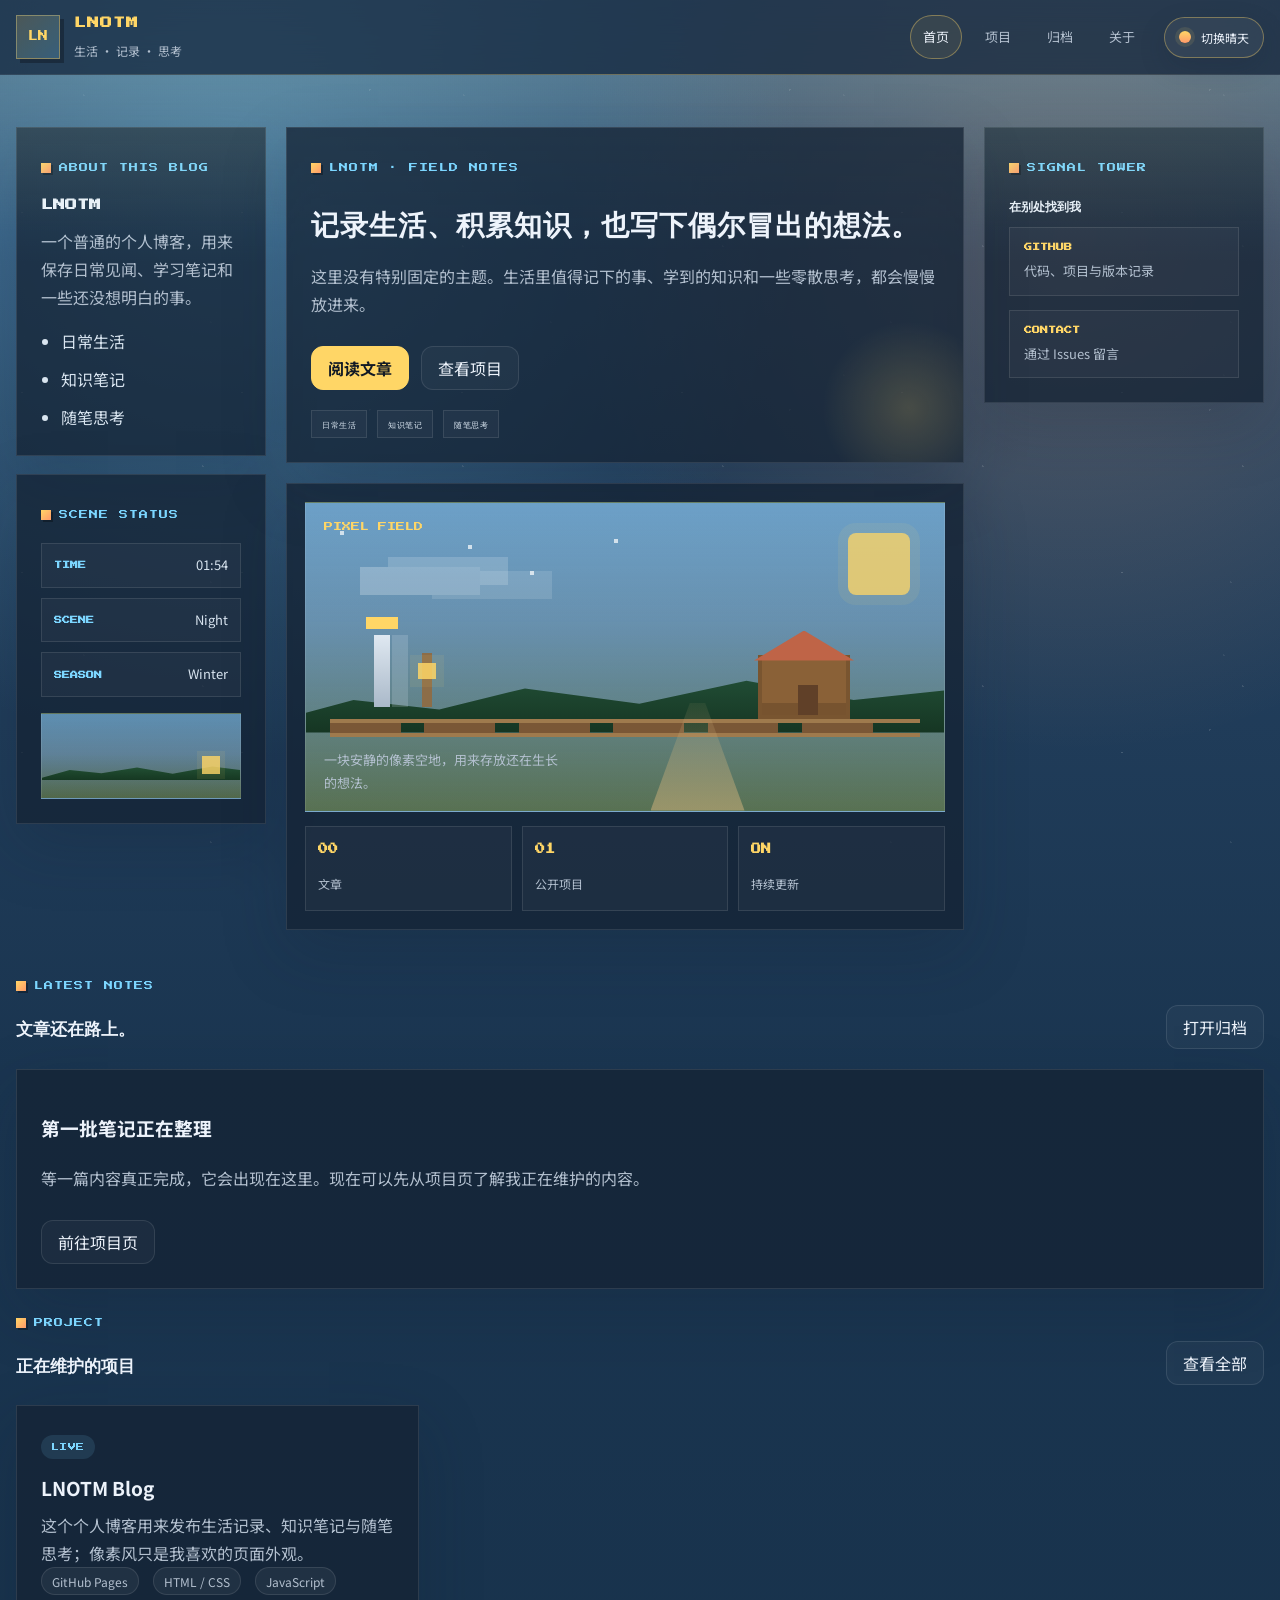
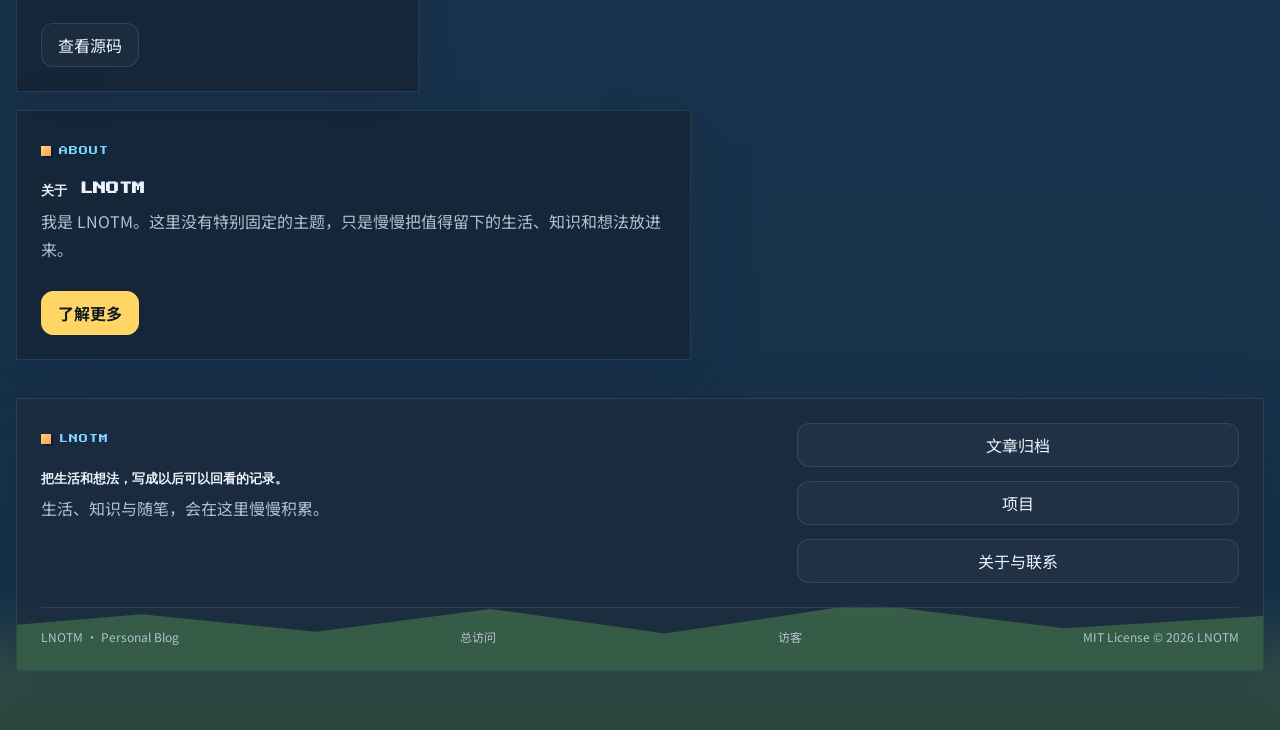
==== commit d6873481: "Add files via upload" ====
--- a/index.html
+++ b/index.html
@@ -3,10 +3,10 @@
 <head>
   <meta charset="UTF-8">
   <meta name="viewport" content="width=device-width, initial-scale=1.0">
-  <title>LNOTM | Pixel Worlds, Shaders & Web Audio</title>
-  <meta name="description" content="LNOTM 的个人博客，记录World、Web 与life。">
+  <title>LNOTM | 生活、知识与随笔</title>
+  <meta name="description" content="LNOTM 的个人博客，记录生活见闻、知识笔记与随笔思考。">
   <meta property="og:title" content="LNOTM">
-  <meta property="og:description" content="Pixel worlds, shaders, sound experiments, and creative coding notes.">
+  <meta property="og:description" content="生活记录、知识笔记与随笔思考。">
   <meta property="og:type" content="website">
   <meta property="og:locale" content="zh_CN">
   <link rel="preconnect" href="https://fonts.googleapis.com">
@@ -25,7 +25,7 @@
         <span class="brand-mark">LN</span>
         <span class="brand-copy">
           <strong>LNOTM</strong>
-          <span>pixels · shaders · sound</span>
+          <span>生活 · 记录 · 思考</span>
         </span>
       </a>
       <nav class="site-nav" aria-label="主导航">
@@ -47,13 +47,13 @@
       <div class="site-shell desk-grid">
         <aside class="side-rail side-rail-left" aria-label="个人简介">
           <article class="rail-card">
-            <span class="section-kicker">PLAYER PROFILE</span>
+            <span class="section-kicker">ABOUT THIS BLOG</span>
             <h3>LNOTM</h3>
-            <p>喜欢像素画面、拍照和游戏，也会记录项目里那些值得留下的细节。</p>
+            <p>一个普通的个人博客，用来保存日常见闻、学习笔记和一些还没想明白的事。</p>
             <ul class="info-list">
-              <li>Pixel worlds</li>
-              <li>Shaders &amp; creative coding</li>
-              <li>Web Audio &amp; small tools</li>
+              <li>日常生活</li>
+              <li>知识笔记</li>
+              <li>随笔思考</li>
             </ul>
           </article>
 
@@ -71,16 +71,16 @@
         <div class="center-column">
           <article class="hero-copy">
             <span class="eyebrow">LNOTM · FIELD NOTES</span>
-            <h1>记录像素世界、记录World与life。</h1>
-            <p>这里收集我做过的实验、草图、项目复盘和偶尔冒出来的小工具。内容不追求固定频率，只留下真正值得回看的部分。</p>
+            <h1>记录生活、积累知识，也写下偶尔冒出的想法。</h1>
+            <p>这里没有特别固定的主题。生活里值得记下的事、学到的知识和一些零散思考，都会慢慢放进来。</p>
             <div class="hero-actions">
               <a class="button" href="archive.html">阅读文章</a>
               <a class="button-secondary" href="projects.html">查看项目</a>
             </div>
             <div class="utility-strip" aria-label="关注主题">
-              <span class="utility-pill">PIXEL WORLDS</span>
-              <span class="utility-pill">SHADER NOTES</span>
-              <span class="utility-pill">WEB AUDIO</span>
+              <span class="utility-pill">日常生活</span>
+              <span class="utility-pill">知识笔记</span>
+              <span class="utility-pill">随笔思考</span>
             </div>
           </article>
 
@@ -117,10 +117,6 @@
                 <strong>GITHUB</strong>
                 <span>代码、项目与版本记录</span>
               </a>
-              <a class="signal-link" href="https://www.youtube.com/@LNTOM-L" target="_blank" rel="noopener noreferrer">
-                <strong>YOUTUBE</strong>
-                <span>演示视频与项目片段</span>
-              </a>
               <a class="signal-link" href="https://github.com/LNOTM/my-blog/issues" target="_blank" rel="noopener noreferrer">
                 <strong>CONTACT</strong>
                 <span>通过 Issues 留言</span>
@@ -163,7 +159,7 @@
           <article class="project-card">
             <span class="post-tag">LIVE</span>
             <h3>LNOTM Blog</h3>
-            <p>这个像素风个人站，用来发布文章、实验记录和项目进展。</p>
+            <p>这个个人博客用来发布生活记录、知识笔记与随笔思考；像素风只是我喜欢的页面外观。</p>
             <div class="project-stack">
               <span>GitHub Pages</span><span>HTML / CSS</span><span>JavaScript</span>
             </div>
@@ -180,7 +176,7 @@
         <article class="surface-card">
           <span class="section-kicker">ABOUT</span>
           <h2>关于 LNOTM</h2>
-          <p>关于页里有更完整的介绍和联系入口。</p>
+          <p>我是 LNOTM。这里没有特别固定的主题，只是慢慢把值得留下的生活、知识和想法放进来。</p>
           <div class="hero-actions">
             <a class="button" href="about.html">了解更多</a>
           </div>
@@ -194,8 +190,8 @@
       <div class="footer-grid">
         <section>
           <span class="section-kicker">LNOTM</span>
-          <h2>把实验做成可以回看的记录。</h2>
-          <p>在浏览器里相遇。</p>
+          <h2>把生活和想法，写成以后可以回看的记录。</h2>
+          <p>生活、知识与随笔，会在这里慢慢积累。</p>
         </section>
         <section class="footer-list">
           <a class="chip-link" href="archive.html">文章归档</a>
